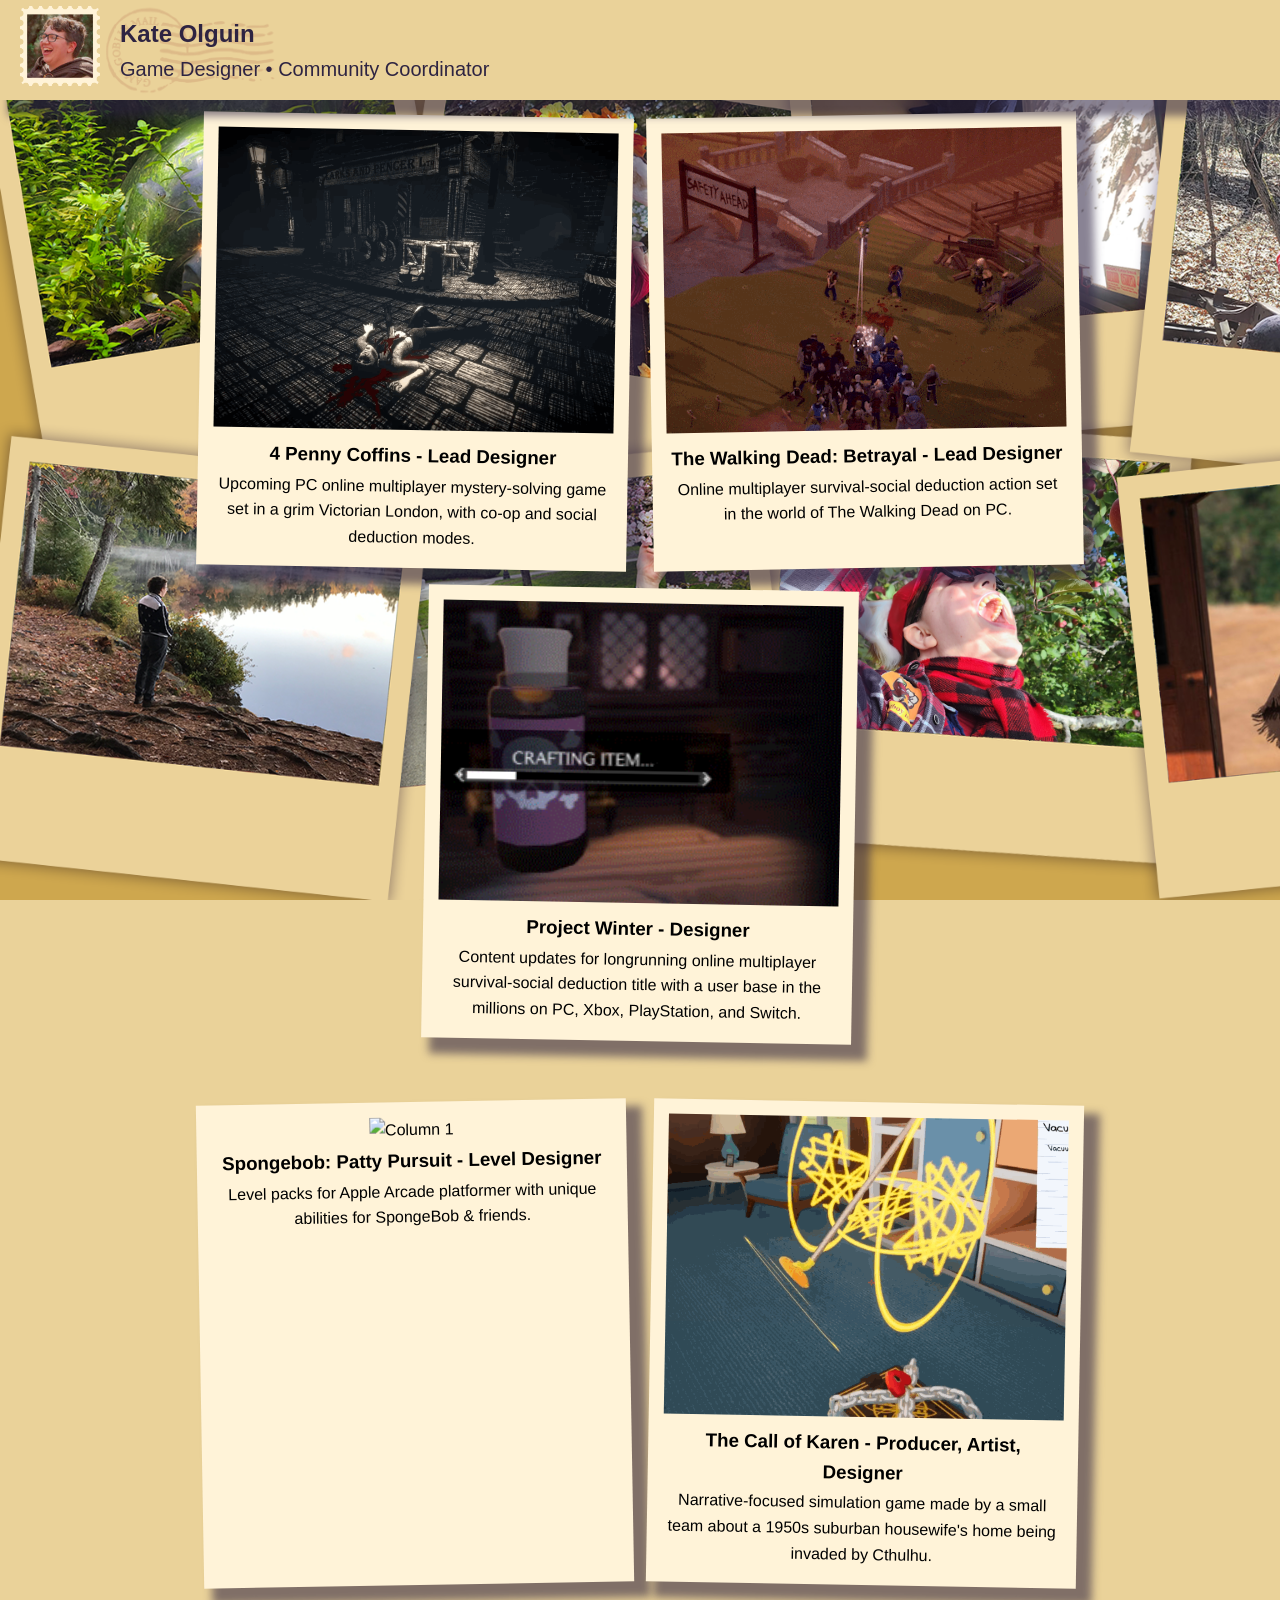
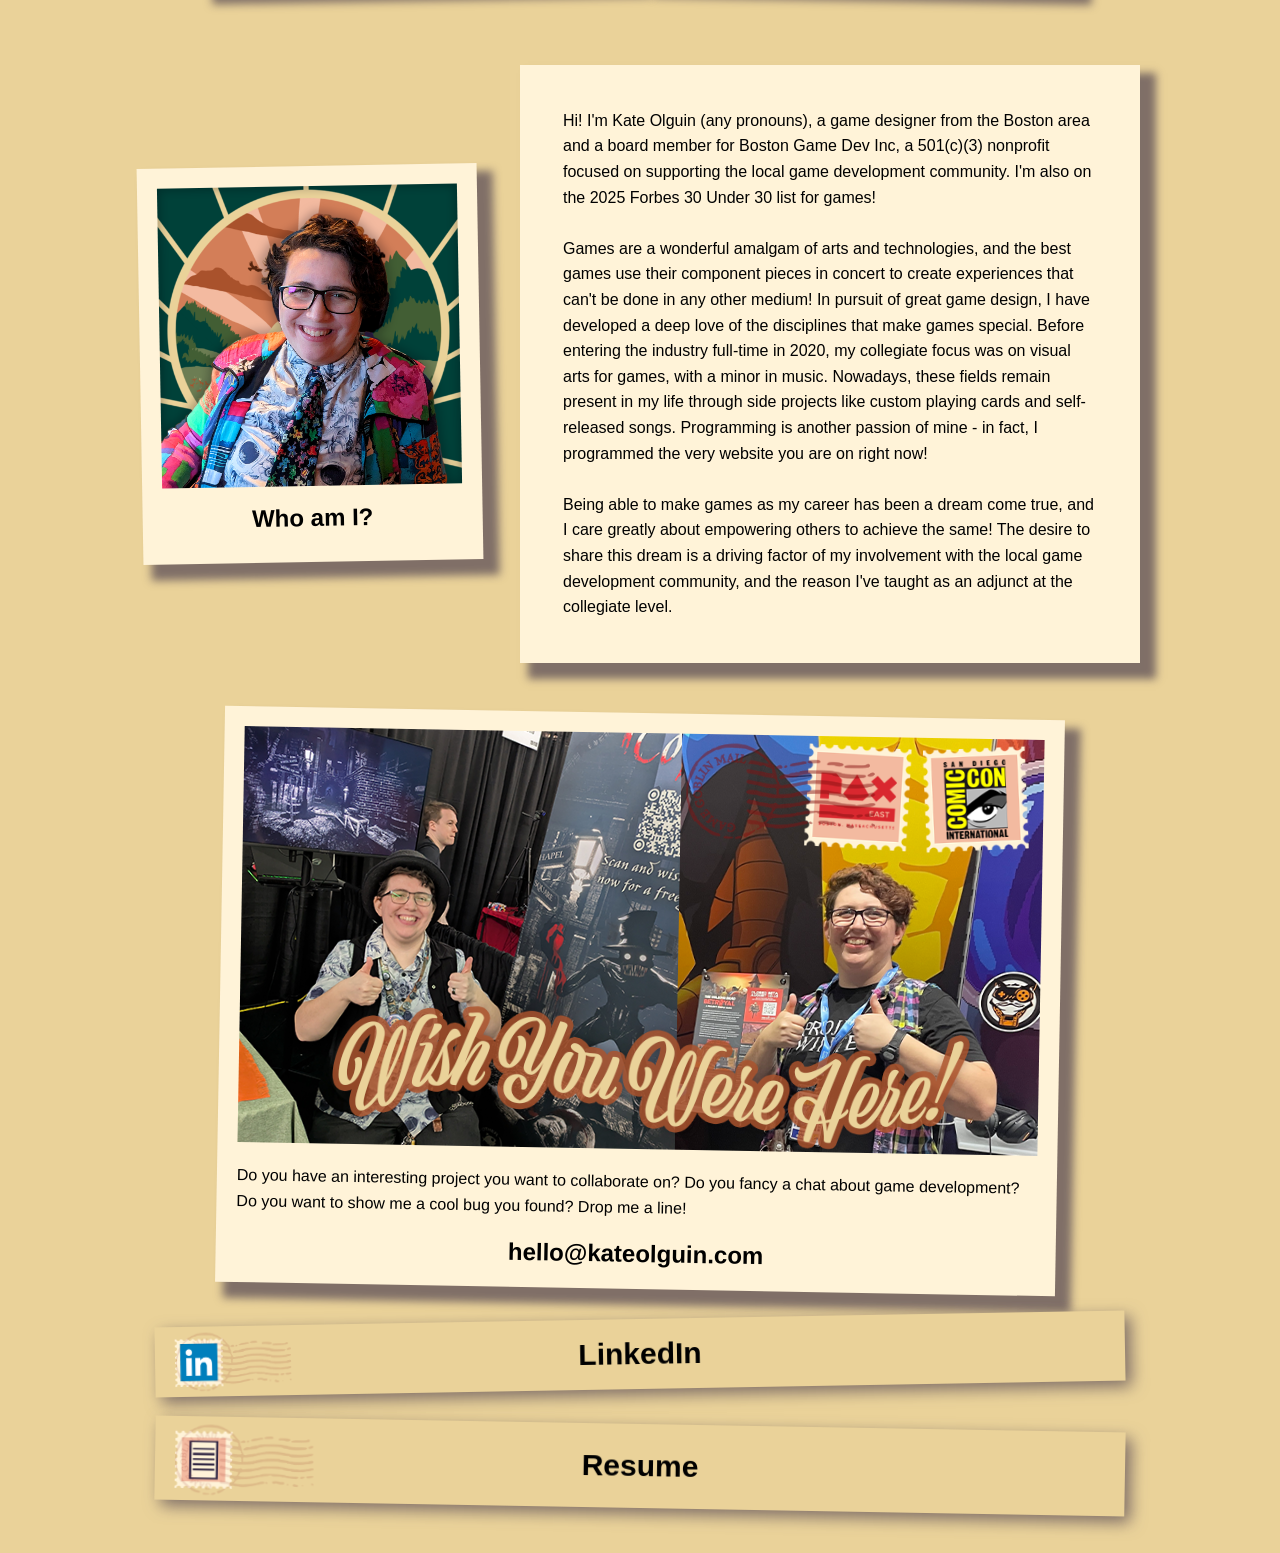
==== index.html @ f8b4c33d "PW page" ====
<!DOCTYPE html>
<html lang="en">
<head>
    <link rel="stylesheet" href="styles.css" />
    <link rel="icon" type="image/x-icon" href="favicon.ico">
    <meta charset="UTF-8">
    <meta name="viewport" content="width=device-width, initial-scale=1.0">
    <title>Kate's Postcard Collection</title>
</head>
<body>

    <!-- Header Section -->
    <header class="header-container">
        <div class="header-logo">
        <img src="images/stamp.png" alt="Description of image">
        </div>
        <div class="header-text">
            <h1>Kate Olguin</h1>
            <p>Game Designer • Community Coordinator</p>
        </div>
    </header>

    <!-- 3-Column Image Grid -->
    <section class="column-container">
        <a href="4pc.html" class="column1">
            <img src="images/4pc/4pc-gif1.gif" alt="Column 1">
            <h3>4 Penny Coffins - Lead Designer</h3>
            <p>Upcoming PC online multiplayer mystery-solving game set in a grim Victorian London, with co-op and social deduction modes.</p>
        </a>
        <a href="twdb.html" class="column2">
            <img src="images/twdb/twdb-gif1.gif" alt="Column 1">
            <h3>The Walking Dead: Betrayal - Lead Designer</h3>
            <p>Online multiplayer survival-social deduction action set in the world of The Walking Dead on PC.</p>
        </a>
        <a href="pw.html" class="column1">
            <img src="images/pw/pw-gif1.gif" alt="Column 1">
            <h3>Project Winter - Designer</h3>
            <p>Content updates for longrunning online multiplayer survival-social deduction title with a user base in the millions on PC, Xbox, PlayStation, and Switch.</p>
        </a>
    </section>
    <section class="column-container">
        <div class="column2">
            <img src="images/sbpp/sbpp-gif1.gif" alt="Column 1">
            <h3>Spongebob: Patty Pursuit - Level Designer</h3>
            <p>Level packs for Apple Arcade platformer with unique abilities for SpongeBob & friends.</p>
        </div>
        <div class="column1">
            <img src="images/tcok/tcok-gif1.gif" alt="Column 1">
            <h3>The Call of Karen - Producer, Artist, Designer</h3>
            <p>Narrative-focused simulation game made by a small team about a 1950s suburban housewife's home being invaded by Cthulhu.</p>
        </div>
    </section>

    <section class="container">
        <div class="image-box">
            <img src="images/headshot.png" alt="Description of image">
            <h2>Who am I?</h2>
        </div>
        <div class="content-box">
            <p>
            Hi! I'm Kate Olguin (any pronouns), a game designer from the Boston area and a board member for Boston Game Dev Inc,
            a 501(c)(3) nonprofit focused on supporting the local game development community. I'm also on the 2025 Forbes
            30 Under 30 list for games!

            <br>
            <br>
            Games are a wonderful amalgam of arts and technologies, and
            the best games use their component pieces in concert to create experiences that can't be done in 
            any other medium! In pursuit of great game design, I have developed a deep love of the disciplines that make games special.
            Before entering the industry full-time in 2020, my collegiate focus was on visual arts for games, with a minor in music.
            Nowadays, these fields remain present in my life through side projects like custom playing cards and self-released songs.
            Programming is another passion of mine - in fact, I programmed the very website you are on right now!
            <br>
            <br>
            Being able to make games as my career has been a dream come true, and I care greatly about empowering others to achieve the same!
            The desire to share this dream is a driving factor of my involvement with the local game development community, and the reason I've taught
            as an adjunct at the collegiate level.
            </p>
        </div>
    </section>

    <section class="wish-you-were-here">
        <img src="images/wish-you-were-here.png" alt="Description of image">
        <br>
        <p>
            Do you have an interesting project you want to collaborate on? Do you fancy a chat about game development?
            Do you want to show me a cool bug you found? Drop me a line!
        </p>
        <h2> hello@kateolguin.com
        </h2>
    </section>

    <section class="resume-button">
        <button onclick="window.open('https://www.linkedin.com/in/kate-olguin-gamedev', '_blank')";>
                <h2>LinkedIn</h2>
        </button>

        <details>
            <summary>
                <h2>Resume</h2>
            </summary>
        <iframe src="images/KateResume2025.pdf" height=auto style="border: none;"></iframe>
        </details>
    </section>

</body>
</html>
---- styles.css ----
/* General Styles */
        body {
            margin: 0;
            font-family: Verdana, sans-serif;
            line-height: 1.6;
            padding-top: 75px; /* Must be >= header height */
            background-image: url("images/photo_background.png");
            background-repeat: no-repeat; /* Prevents tiling */
            background-size: cover;       /* Scales image to fill screen */
            background-attachment: fixed; /* Image stays still when scrolling */
            background-color: #ead299;
        }

        .header-text h1 {
            margin: 0;
            font-size: 24px;
            color: #2e2442;
        }

        .header-text p {
            margin: 0;
            font-size: 20px;
            /*font-size: min(1.3em, 3.5vw);*/
            color: #2e2442;
        }

        .header-container {
            display: flex;
            align-items: center; /* Vertically centers text with image */
            justify-content: left;
            gap: 20px;           /* Space between image and text */
            padding: 20px;
            height: 60px;
            top: 0;
            left: 0;
            width: 100%;
            background-color: #ead299;
            background-image: url("images/mailstamp.png");
            background-repeat: no-repeat; /* Prevents tiling */
            background-position: 90px;
            background-size: contain; /* Adjust size here */
            position: fixed;
            z-index: 1000;
            box-shadow: 12px 12px 8px 4px #2e244290;
            cursor: pointer;
        }

        .mail-stamp img {
            width: auto;        /* Adjust size as needed */
            height: 80px;
            border-radius: 8px;
        }

        .header-logo img{
            width: auto;        /* Adjust size as needed */
            height: 80px;
            border-radius: 8px;
        }

        .header-image {
            width: 100px;        /* Adjust size as needed */
            height: 100px;
            object-fit: cover;
            border-radius: 8px;
        }

        .header h1 {
            font-size: 3rem;
        }

        /* 3-Column Layout Section */
        .column-container {
            display: flex;
            flex-wrap: wrap;
            justify-content: center;
            margin: 20px;
            padding: 20px 20px;
            gap: 20px;
        }

        .column1 {
            flex: 1;
            max-width: 400px;
            background: #fff3d8;
            padding: 15px;
            text-align: center;
            transform: rotate(1deg);
            transition: transform 0.3s ease;
            box-shadow: 12px 12px 8px 4px #2e244290;
            cursor: pointer;
            text-decoration: none;
            color: inherit;
        }

        .column1:hover {
            transform: rotate(0deg);
        }

        .column1 h3,p,h2{
            margin: 3px;
        }

        .column2 h3,p,h2{
            margin: 3px;
        }

        .column2 {
            flex: 1;
            max-width: 400px;
            background: #fff3d8;
            padding: 15px;
            text-align: center;
            transform: rotate(-1deg);
            transition: transform 0.3s ease;
            box-shadow: 12px 12px 8px 4px #2e244290;
            cursor: pointer;
            text-decoration: none;
            color: inherit;
        }

        .column2:hover {
            transform: rotate(0deg);
        }

        .column1 img {
            width: 400px;
            height: 300px;
            object-fit: cover; /* Keeps aspect ratio clean */
        }

        .column2 img {
            width: 400px;
            height: 300px;
            object-fit: cover; /* Keeps aspect ratio clean */
        }

        /* Responsive Breakpoint for Mobile */
        @media (max-width: 600px) {
            .header {
                height: 300px;
            }

            .column1 {
                width: 90vw;
            }

            .column2 {
                height: 90vw;
            }

            .header h1 {
                font-size: 2rem;
            }

            .column1 img {
                width: 85vw;
            }

            .column2 img {
                width: 85vw;
            }

            .column1 iframe {
                width: 85vw;
            }

            .column2 iframe {
                width: 85vw;
            }

            body{
                background-size: 100vh;
            }
            
        }

        .container {
            display: flex;
            align-items: center; /* Centers items vertically */
            gap: 40px;           /* Space between image and text */
            padding: 40px;
            max-width: 1000px;
            margin: 0 auto;      /* Centers the section on the page */
        }

        .image-box {
            max-width: 300px;
            height: auto;
            transform: rotate(-1deg);
            background-color: #fff3d8;
            padding: 20px;
            justify-content: center;
            box-shadow: 12px 12px 8px 4px #2e244290;
        }

        .image-box h2{
            margin: 5px;
            text-align: center;
            padding: 0px;
        }

        .image-box img {
            max-width: 300px;
            height: auto;
        }

        .content-box {
            transform: rotate(0deg);
            padding: 40px;
            background-color: #fff3d8;
            box-shadow: 12px 12px 8px 4px #2e244290;
        }

        .content-box h1 {
            margin-top: 0;
            font-size: 2.5rem;
        }

        .wish-you-were-here {
            transform: rotate(1deg);
            background-color: #fff3d8;
            box-shadow: 12px 12px 8px 4px #2e244290;
            display: flex;
            flex-wrap: wrap;
            justify-content: center;
            width: 820px;
            max-width: 90vw;
            padding: 10px;
            margin: 10px auto;      /* Centers the section on the page */
        }

        .wish-you-were-here img{
            max-width: 88vw;       /* Adjust size as needed */
            width: 800px;       /* Adjust size as needed */
            height: auto;
            margin: 10px;
        }

        .wish-you-were-here p{
            margin: 10px;
        }

        .wish-you-were-here h2{
            margin: 5px;
        }

        .resume-button {
            display: flex;
            flex-wrap: wrap;
            justify-content: center;
            width: 1000px;
            max-width: 90vw;
            padding: 20px;
            gap: 20px;
            margin: 10px auto;      /* Centers the section on the page */
        }

        .resume-button summary{
            display: flex;
            justify-content: space-between; /* Pushes content to the edges */
            align-items: center;            /* Vertically centers the items */
            list-style: none;   
            transform: rotate(1deg);
            justify-content: center;
            border: none;
            font-size: 20px;
            padding: 15px;
            gap: 20px;
            filter: drop-shadow(6px 6px 8px #2e244290);
            background-image: url("images/resumestamp.png");
            background-repeat: no-repeat; /* Prevents tiling */
            background-size: contain;
            background-position: 20px;
            transition: transform 0.3s ease;
            background-color: #ead299;
            cursor: pointer;
        }

        .resume-button summary:hover{
            transform: rotate(0deg);
        }

        .resume-button summary::marker{
            content: "";
        }

        .resume-button details{
            justify-content: center;
            border: none;
            width: 100%;
            padding: 15px;
        }

        .resume-button iframe{
            box-shadow: 12px 12px 8px 4px #2e244290;
            width: 100%;
            aspect-ratio: 8.5 / 11;
        }

        .resume-button button{
            display: flex;
            justify-content: space-between; /* Pushes content to the edges */
            align-items: center;            /* Vertically centers the items */
            list-style: none;   
            transform: rotate(-1deg);
            justify-content: center;
            border: none;
            font-size: 20px;
            gap: 20px;
            padding: 15px;
            width: 97%;
            filter: drop-shadow(6px 6px 8px #2e244290);
            background-image: url("images/linkedinstamp.png");
            background-repeat: no-repeat; /* Prevents tiling */
            background-size: contain;
            background-position: 20px;
            transition: transform 0.3s ease;
            background-color: #ead299;
            cursor: pointer;
        }

        .resume-button button:hover{
            transform: rotate(0deg);
        }

        /* Makes it mobile-friendly */
        @media (max-width: 768px) {
            .container {
                flex-direction: column;
                text-align: center;
            }
        }
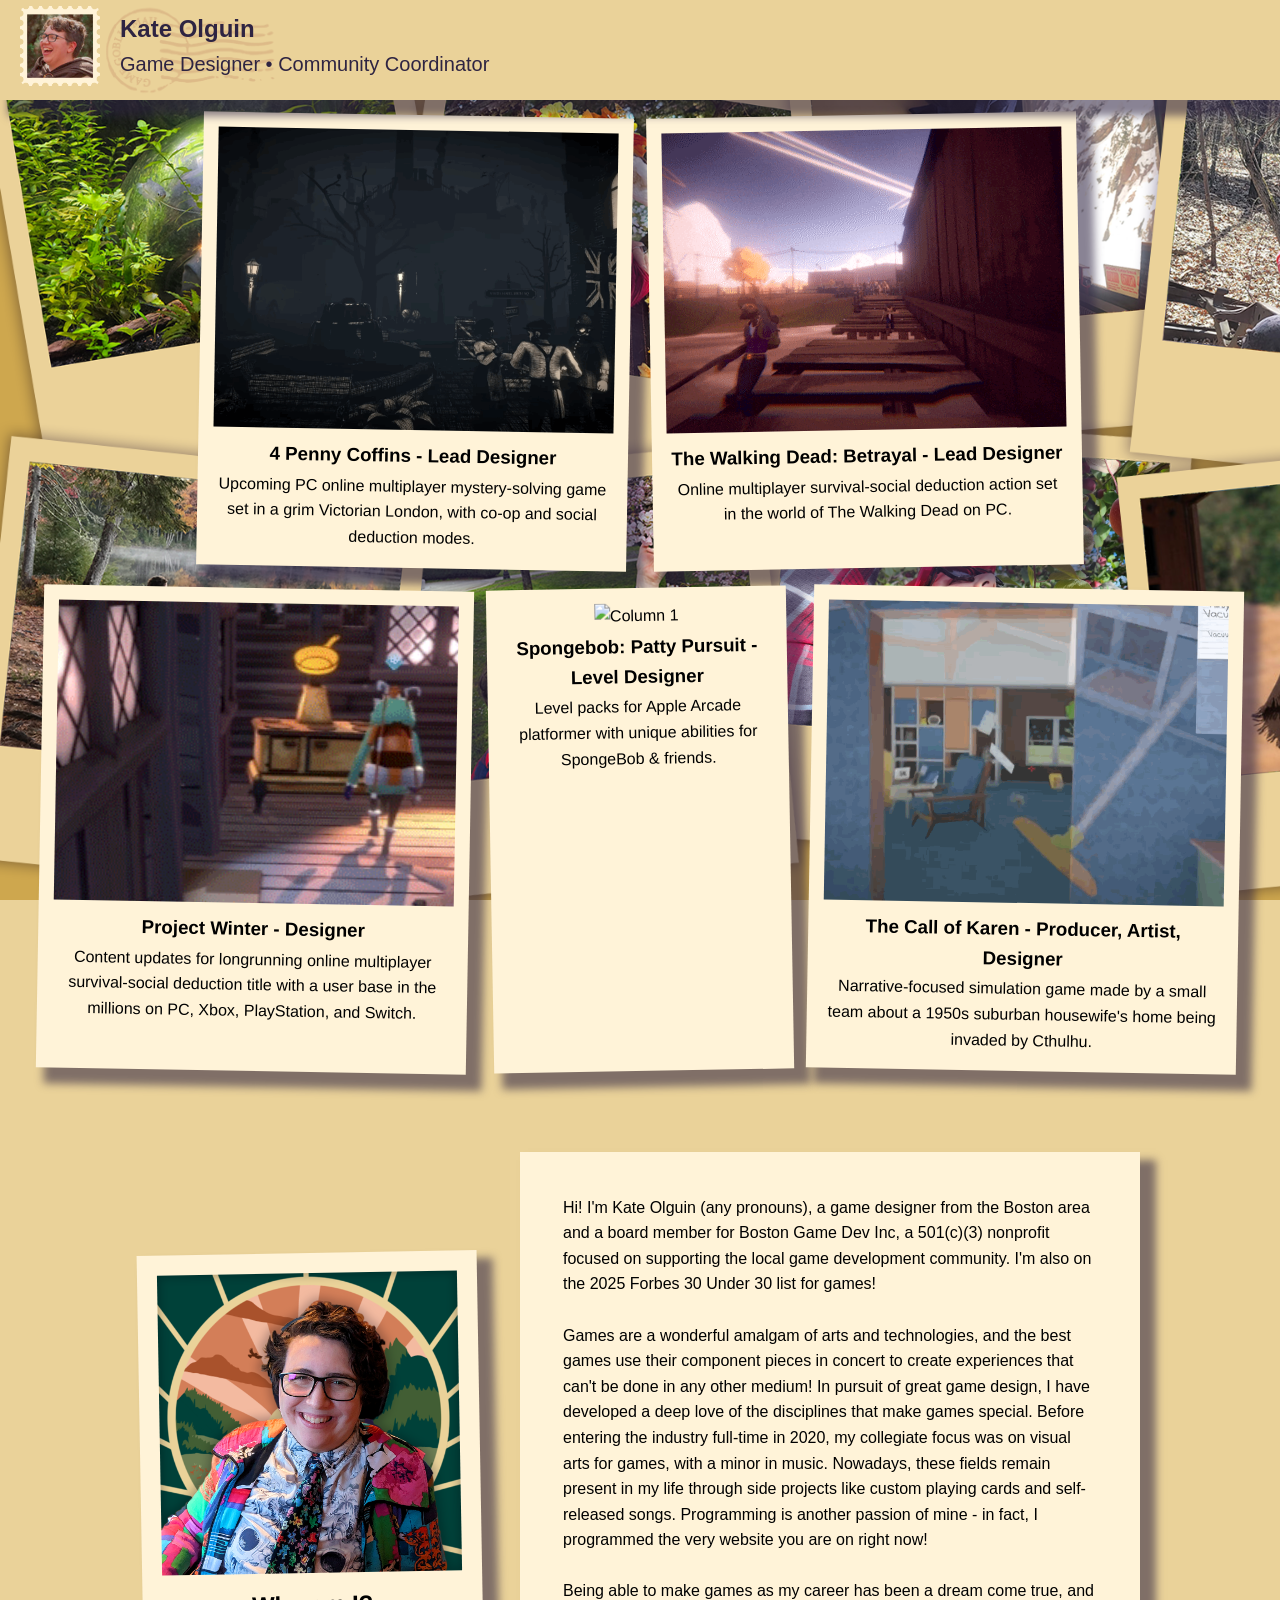
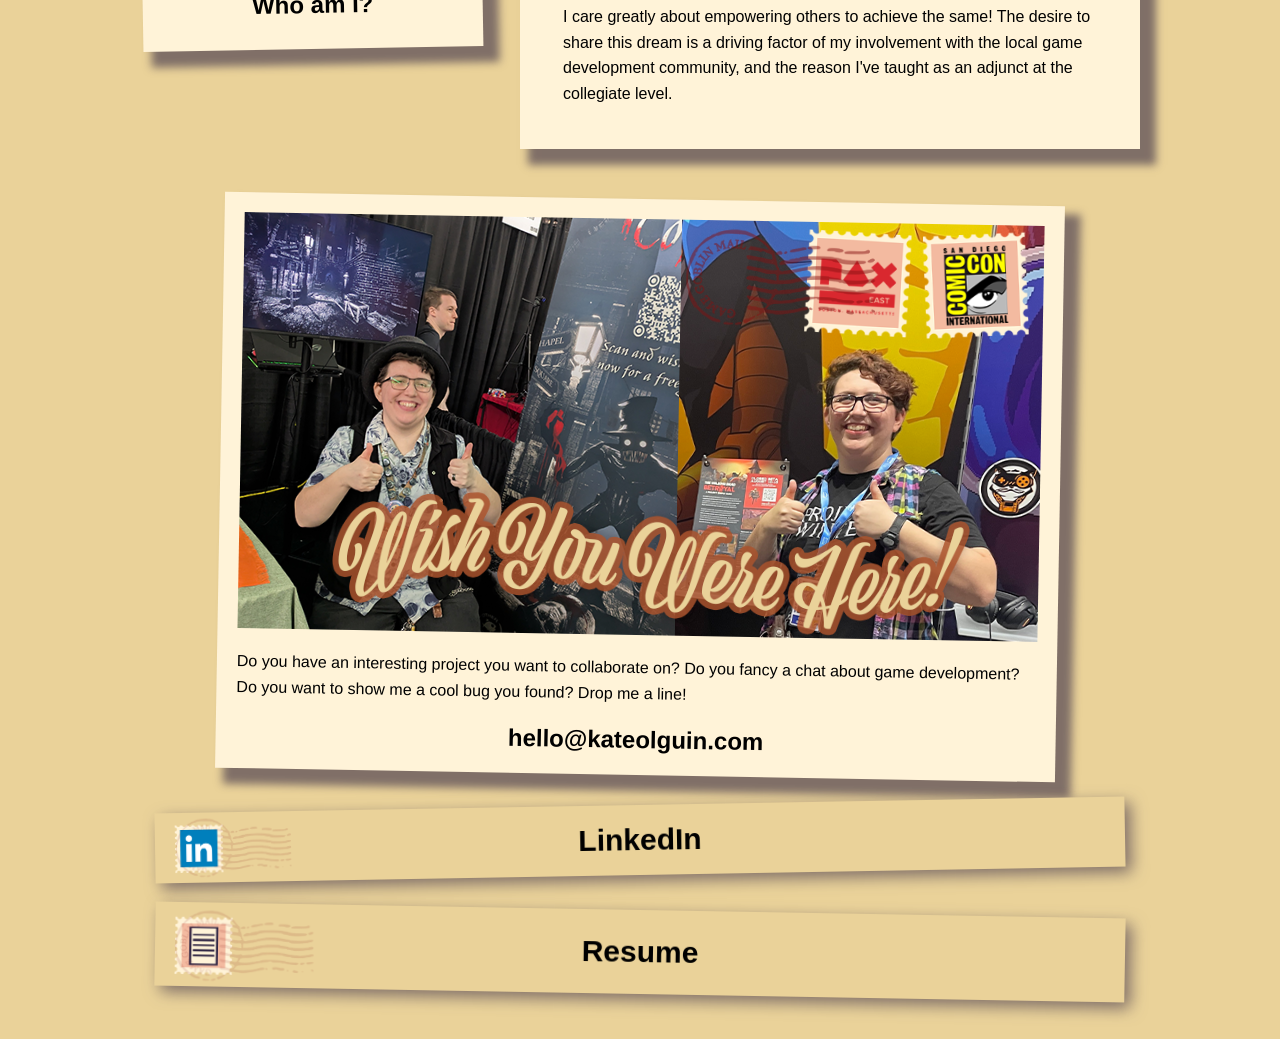
==== commit 041f1d18: "Fix for header text break" ====
--- a/index.html
+++ b/index.html
@@ -16,7 +16,7 @@
         </div>
         <div class="header-text">
             <h1>Kate Olguin</h1>
-            <p>Game Designer • Community Coordinator</p>
+            <p>Game Designer • Community&nbsp;Coordinator</p>
         </div>
     </header>
 
@@ -37,8 +37,6 @@
             <h3>Project Winter - Designer</h3>
             <p>Content updates for longrunning online multiplayer survival-social deduction title with a user base in the millions on PC, Xbox, PlayStation, and Switch.</p>
         </a>
-    </section>
-    <section class="column-container">
         <div class="column2">
             <img src="images/sbpp/sbpp-gif1.gif" alt="Column 1">
             <h3>Spongebob: Patty Pursuit - Level Designer</h3>
--- a/styles.css
+++ b/styles.css
@@ -8,6 +8,7 @@
             background-repeat: no-repeat; /* Prevents tiling */
             background-size: cover;       /* Scales image to fill screen */
             background-attachment: fixed; /* Image stays still when scrolling */
+            min-height: 100%;
             background-color: #ead299;
         }
 
@@ -20,6 +21,7 @@
         .header-text p {
             margin: 0;
             font-size: 20px;
+            padding-bottom: 10px;
             /*font-size: min(1.3em, 3.5vw);*/
             color: #2e2442;
         }
@@ -152,24 +154,24 @@
                 font-size: 2rem;
             }
 
+            .header p {
+                font-size: 1rem;
+            }
+
             .column1 img {
-                width: 85vw;
+                width: 80vw;
             }
 
             .column2 img {
-                width: 85vw;
+                width: 80vw;
             }
 
             .column1 iframe {
-                width: 85vw;
+                width: 80vw;
             }
 
             .column2 iframe {
-                width: 85vw;
-            }
-
-            body{
-                background-size: 100vh;
+                width: 80vw;
             }
             
         }
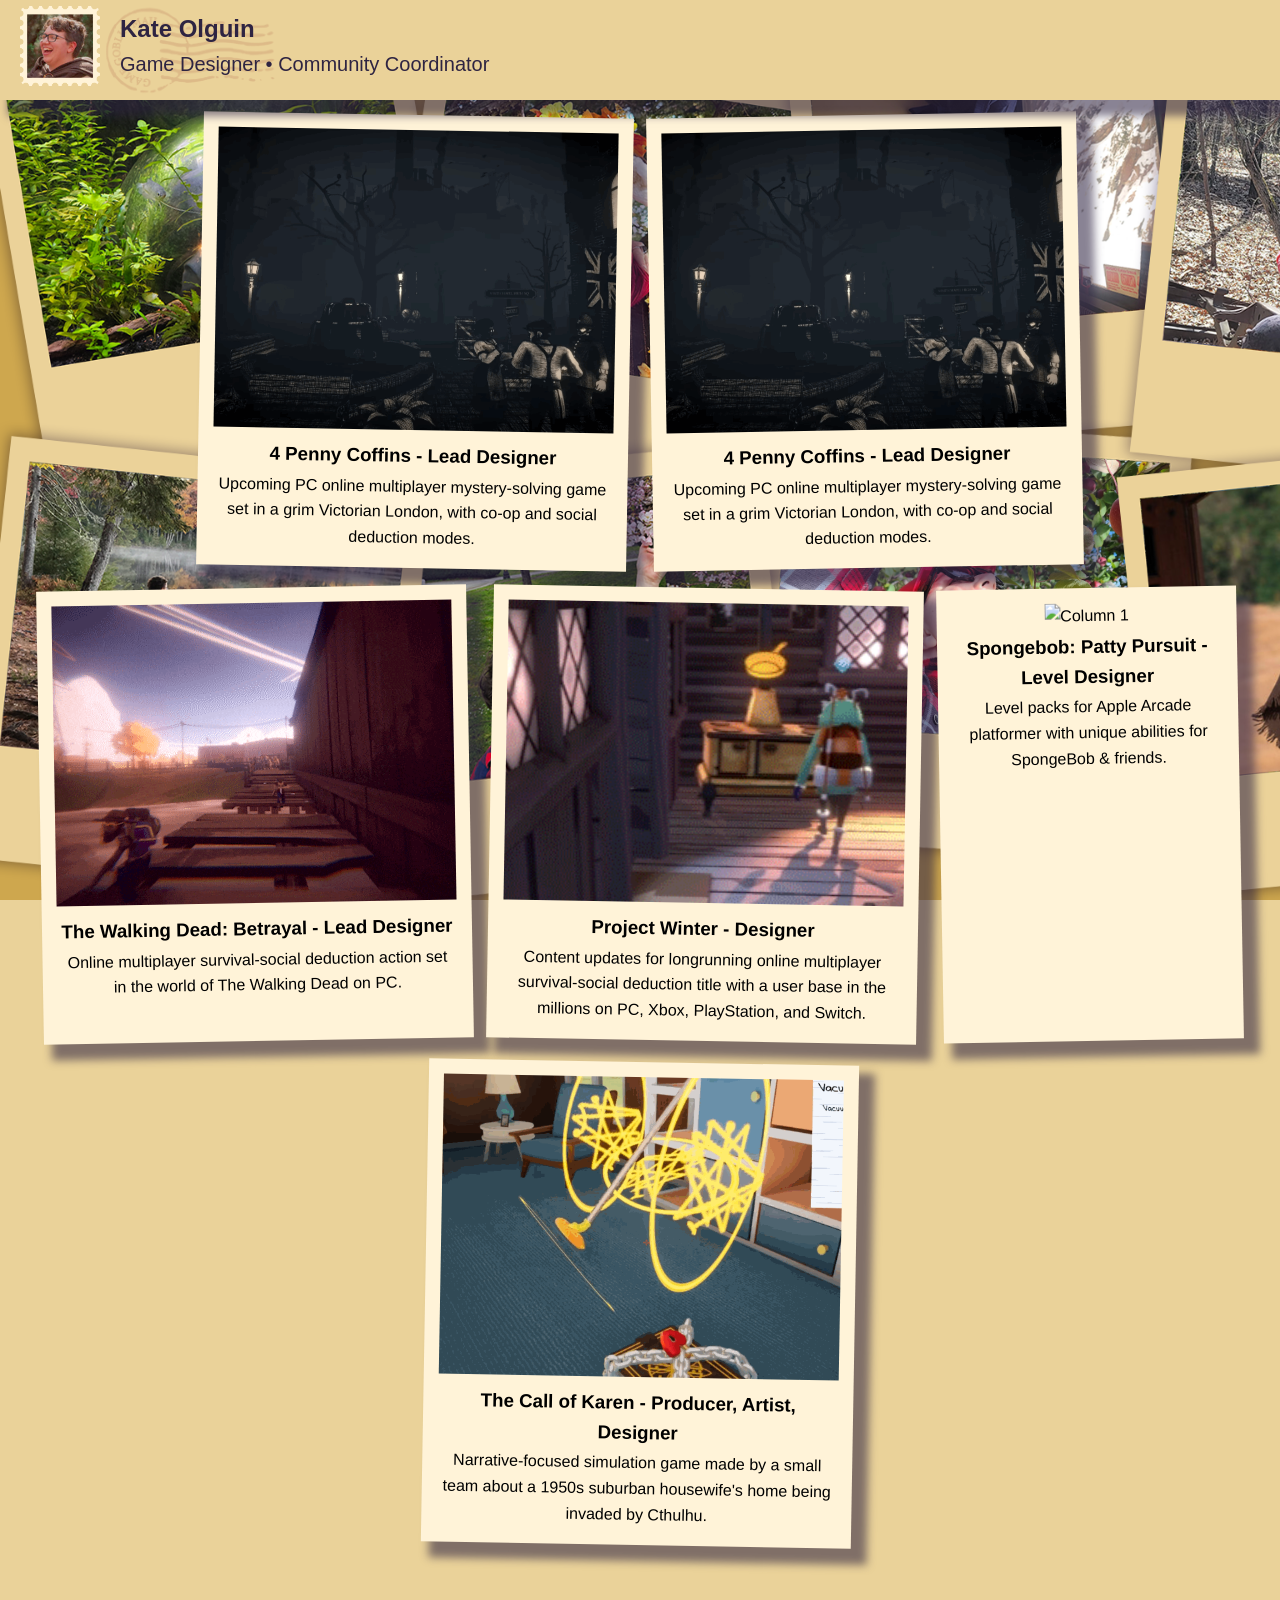
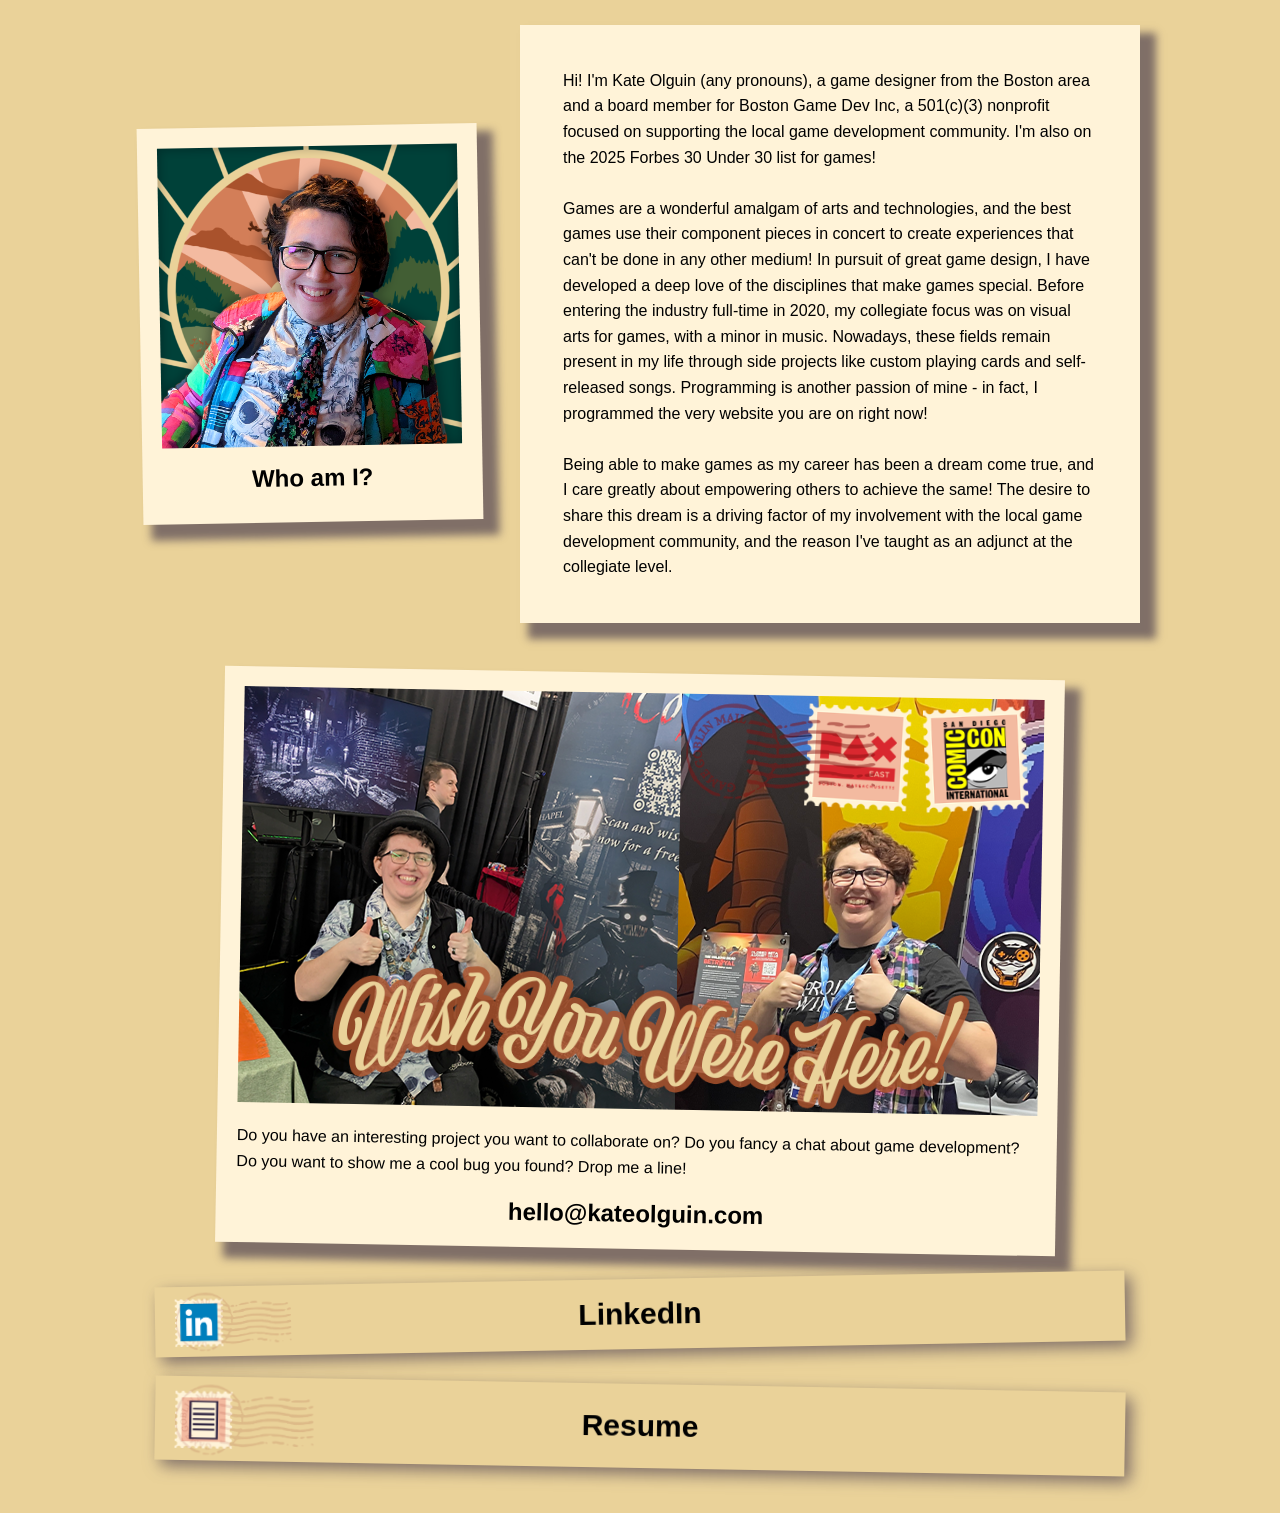
==== commit 33602081: "Testing overflow issue" ====
--- a/index.html
+++ b/index.html
@@ -23,6 +23,11 @@
     <!-- 3-Column Image Grid -->
     <section class="column-container">
         <a href="4pc.html" class="column1">
+            <img src="images/4pc/4pc-gif1.gif" alt="Column 1">
+            <h3>4 Penny Coffins - Lead Designer</h3>
+            <p>Upcoming PC online multiplayer mystery-solving game set in a grim Victorian London, with co-op and social deduction modes.</p>
+        </a>
+        <a href="4pc.html" class="column2">
             <img src="images/4pc/4pc-gif1.gif" alt="Column 1">
             <h3>4 Penny Coffins - Lead Designer</h3>
             <p>Upcoming PC online multiplayer mystery-solving game set in a grim Victorian London, with co-op and social deduction modes.</p>
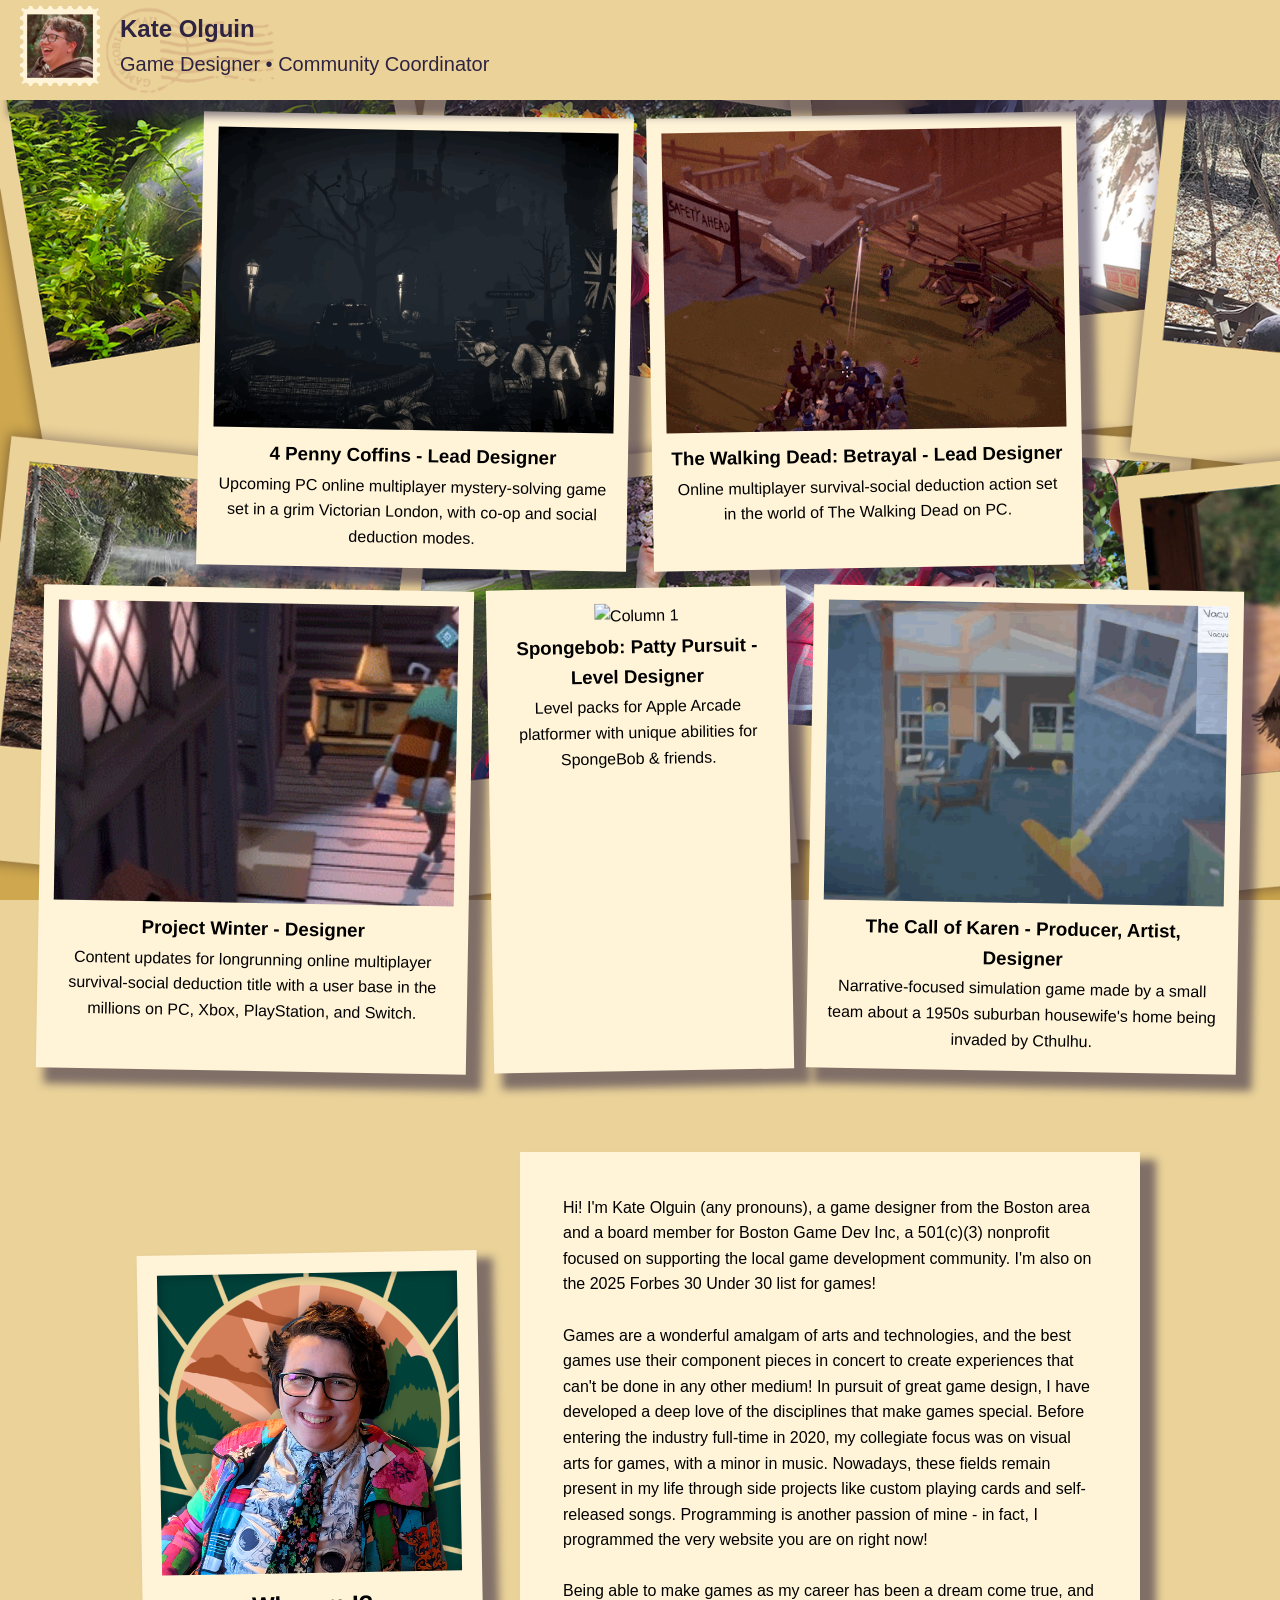
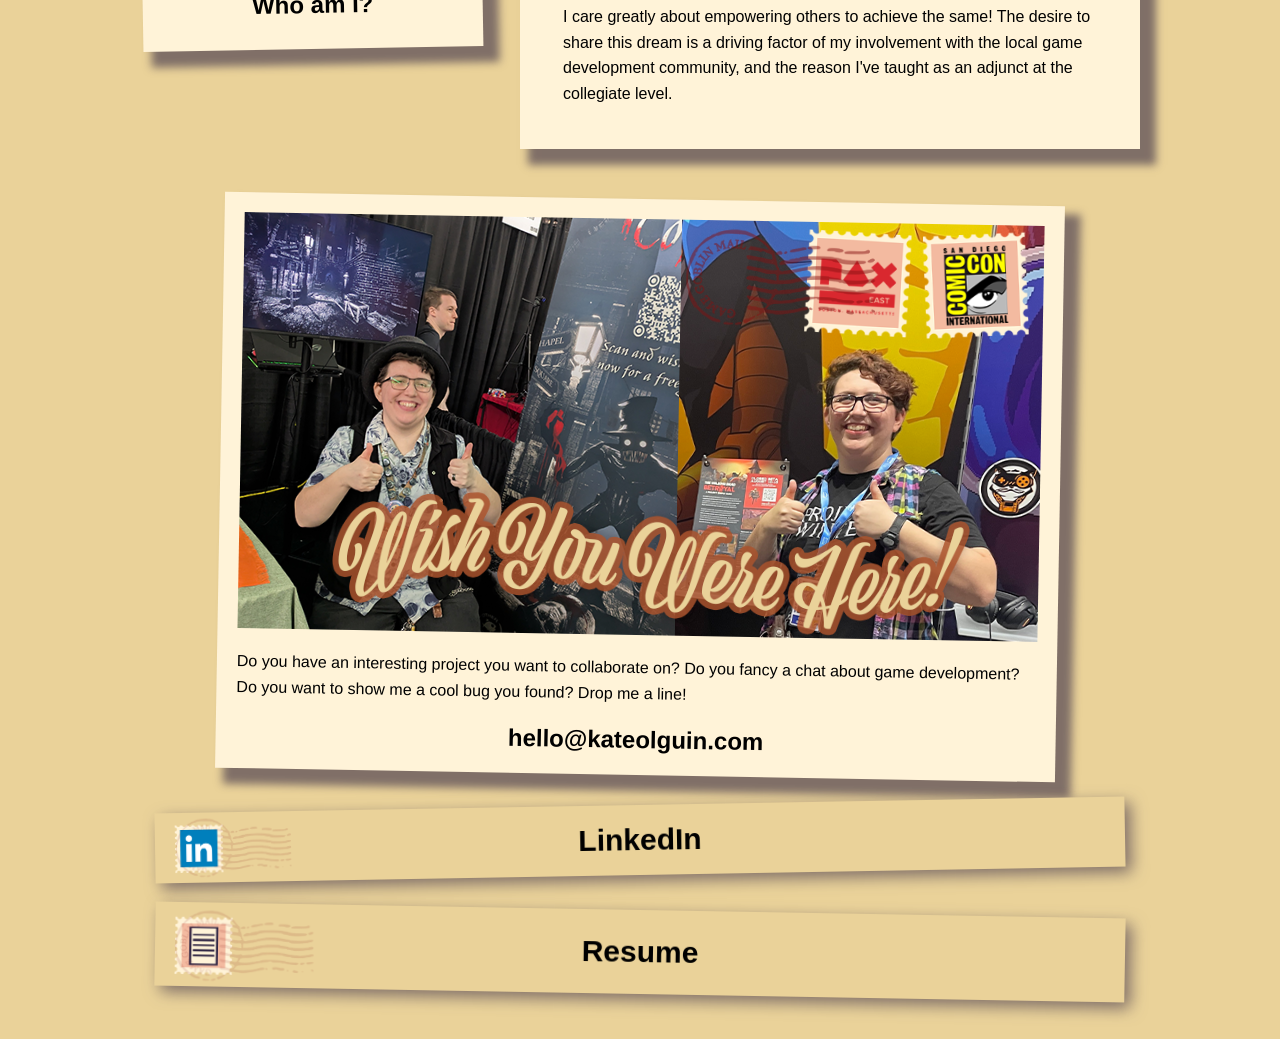
==== commit f3af010d: "Okay, this time the <p> formatting issue should actually be fixed." ====
--- a/index.html
+++ b/index.html
@@ -23,11 +23,6 @@
     <!-- 3-Column Image Grid -->
     <section class="column-container">
         <a href="4pc.html" class="column1">
-            <img src="images/4pc/4pc-gif1.gif" alt="Column 1">
-            <h3>4 Penny Coffins - Lead Designer</h3>
-            <p>Upcoming PC online multiplayer mystery-solving game set in a grim Victorian London, with co-op and social deduction modes.</p>
-        </a>
-        <a href="4pc.html" class="column2">
             <img src="images/4pc/4pc-gif1.gif" alt="Column 1">
             <h3>4 Penny Coffins - Lead Designer</h3>
             <p>Upcoming PC online multiplayer mystery-solving game set in a grim Victorian London, with co-op and social deduction modes.</p>
--- a/styles.css
+++ b/styles.css
@@ -147,7 +147,7 @@
             }
 
             .column2 {
-                height: 90vw;
+                width: 90vw;
             }
 
             .header h1 {
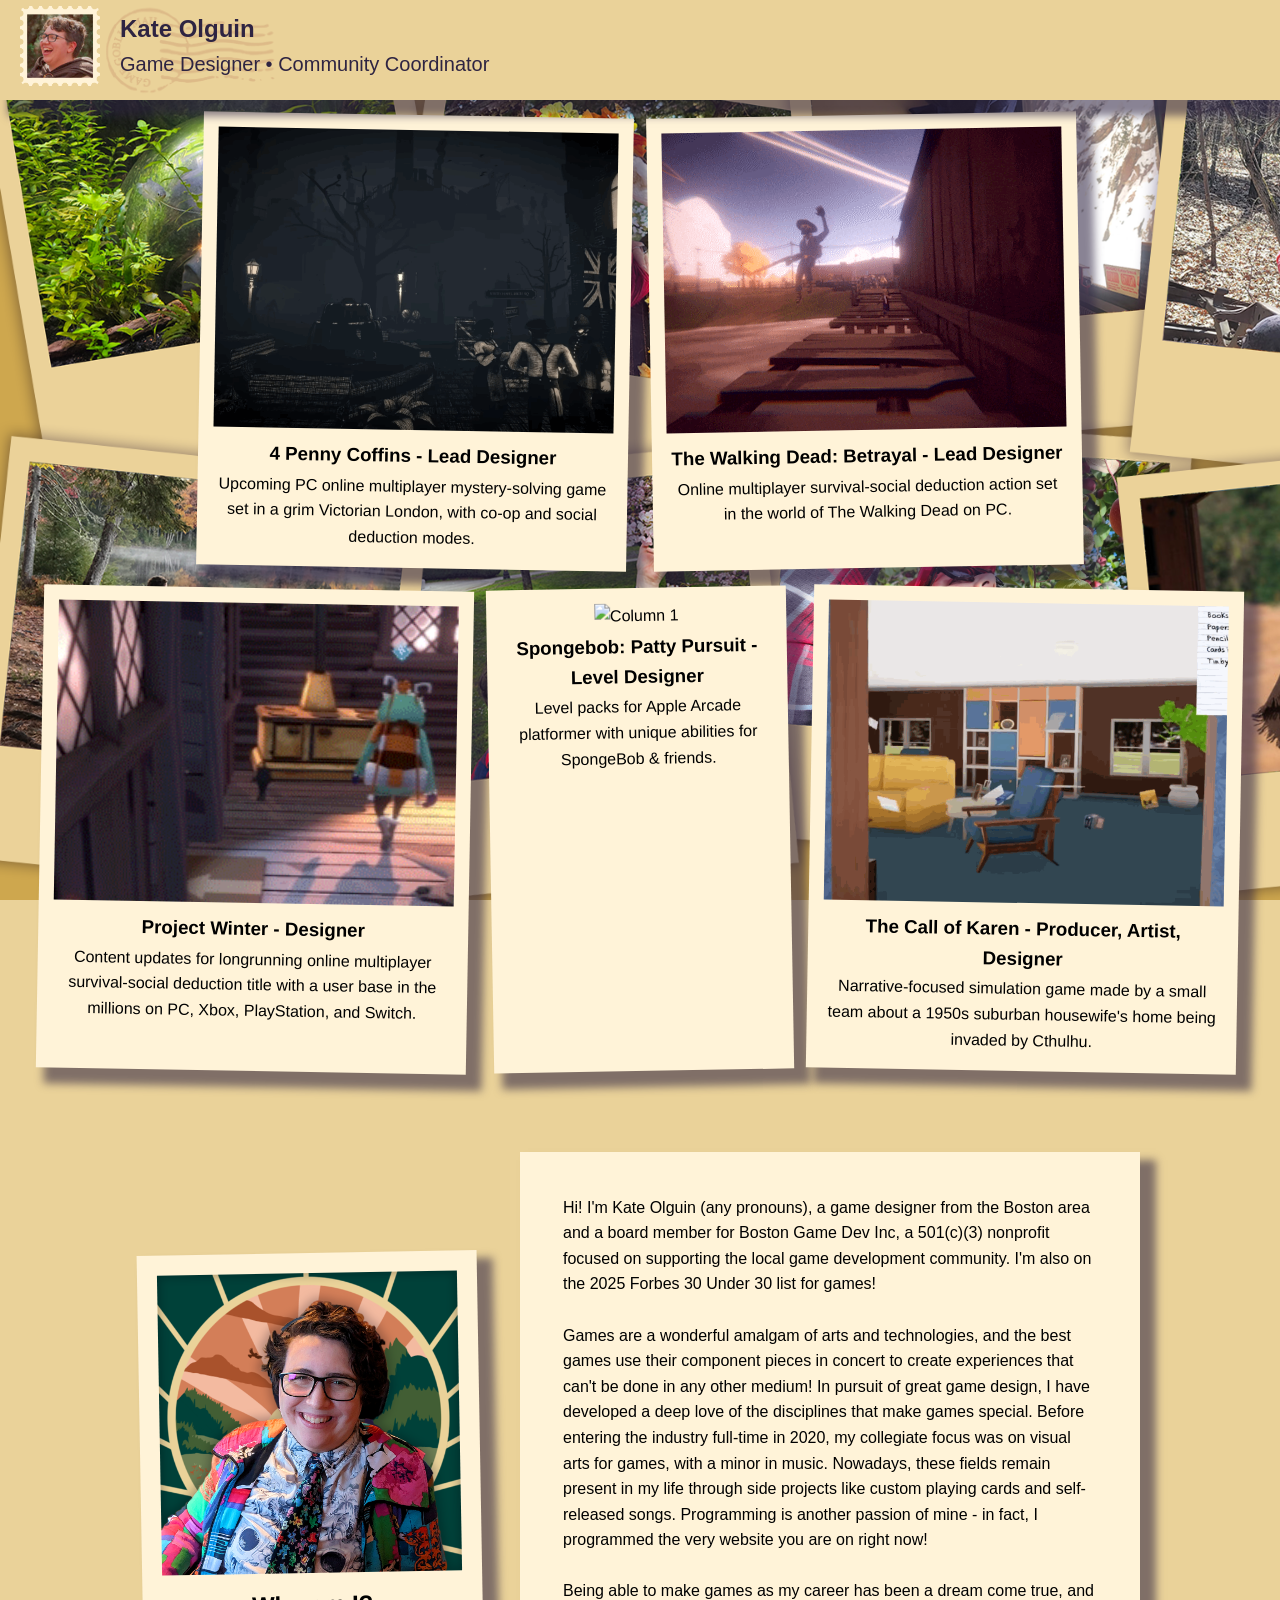
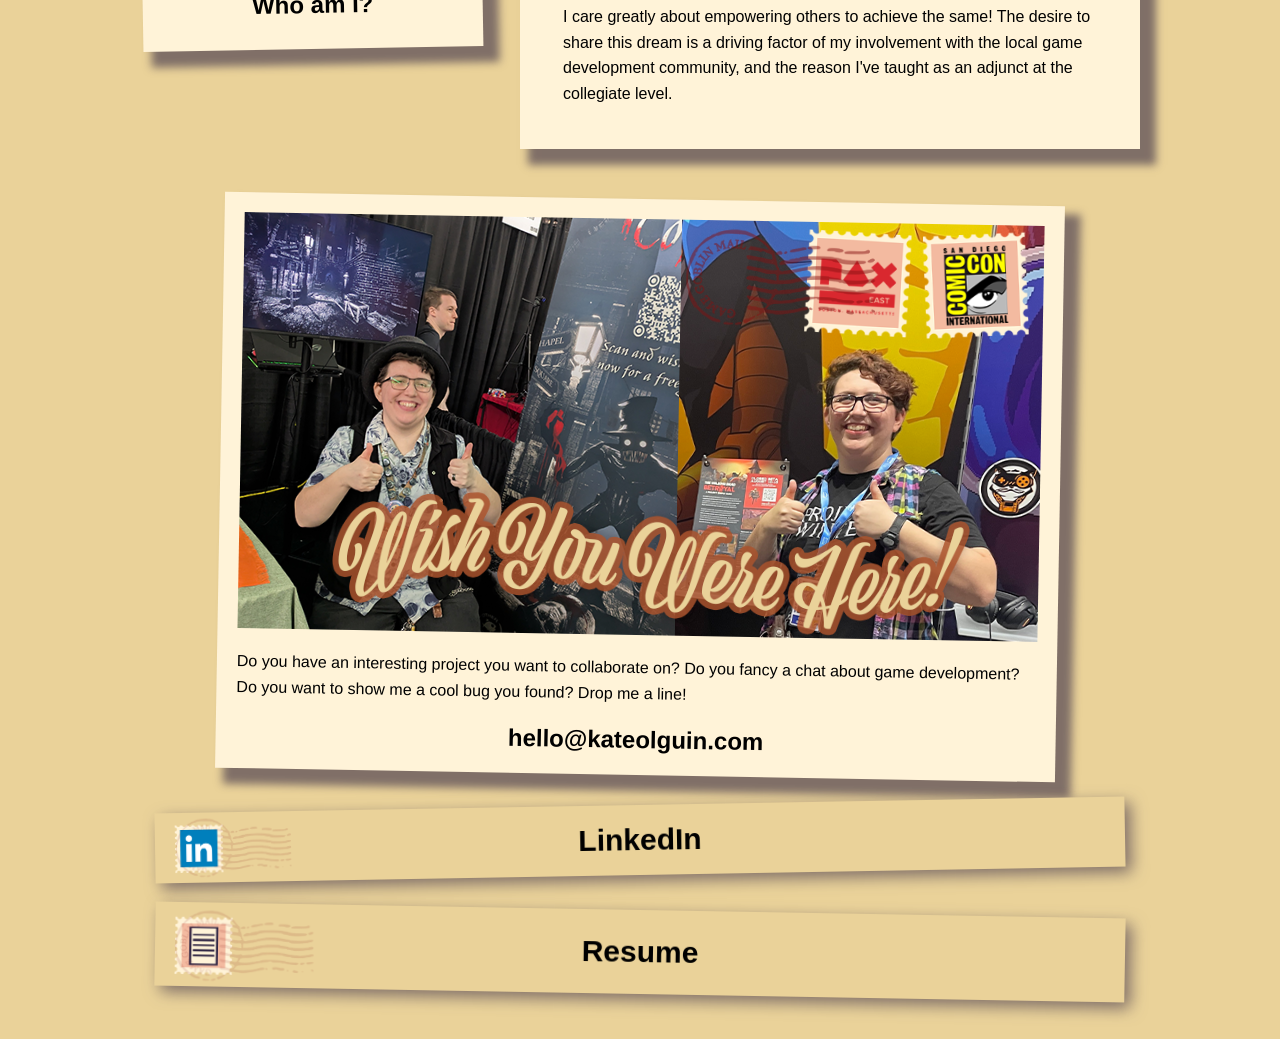
==== commit 2595dfc0: "sbpp page" ====
--- a/index.html
+++ b/index.html
@@ -37,11 +37,11 @@
             <h3>Project Winter - Designer</h3>
             <p>Content updates for longrunning online multiplayer survival-social deduction title with a user base in the millions on PC, Xbox, PlayStation, and Switch.</p>
         </a>
-        <div class="column2">
+        <a href="sbpp.html" class="column2">
             <img src="images/sbpp/sbpp-gif1.gif" alt="Column 1">
             <h3>Spongebob: Patty Pursuit - Level Designer</h3>
             <p>Level packs for Apple Arcade platformer with unique abilities for SpongeBob & friends.</p>
-        </div>
+        </a>
         <div class="column1">
             <img src="images/tcok/tcok-gif1.gif" alt="Column 1">
             <h3>The Call of Karen - Producer, Artist, Designer</h3>
--- a/styles.css
+++ b/styles.css
@@ -8,7 +8,6 @@
             background-repeat: no-repeat; /* Prevents tiling */
             background-size: cover;       /* Scales image to fill screen */
             background-attachment: fixed; /* Image stays still when scrolling */
-            min-height: 100%;
             background-color: #ead299;
         }
 
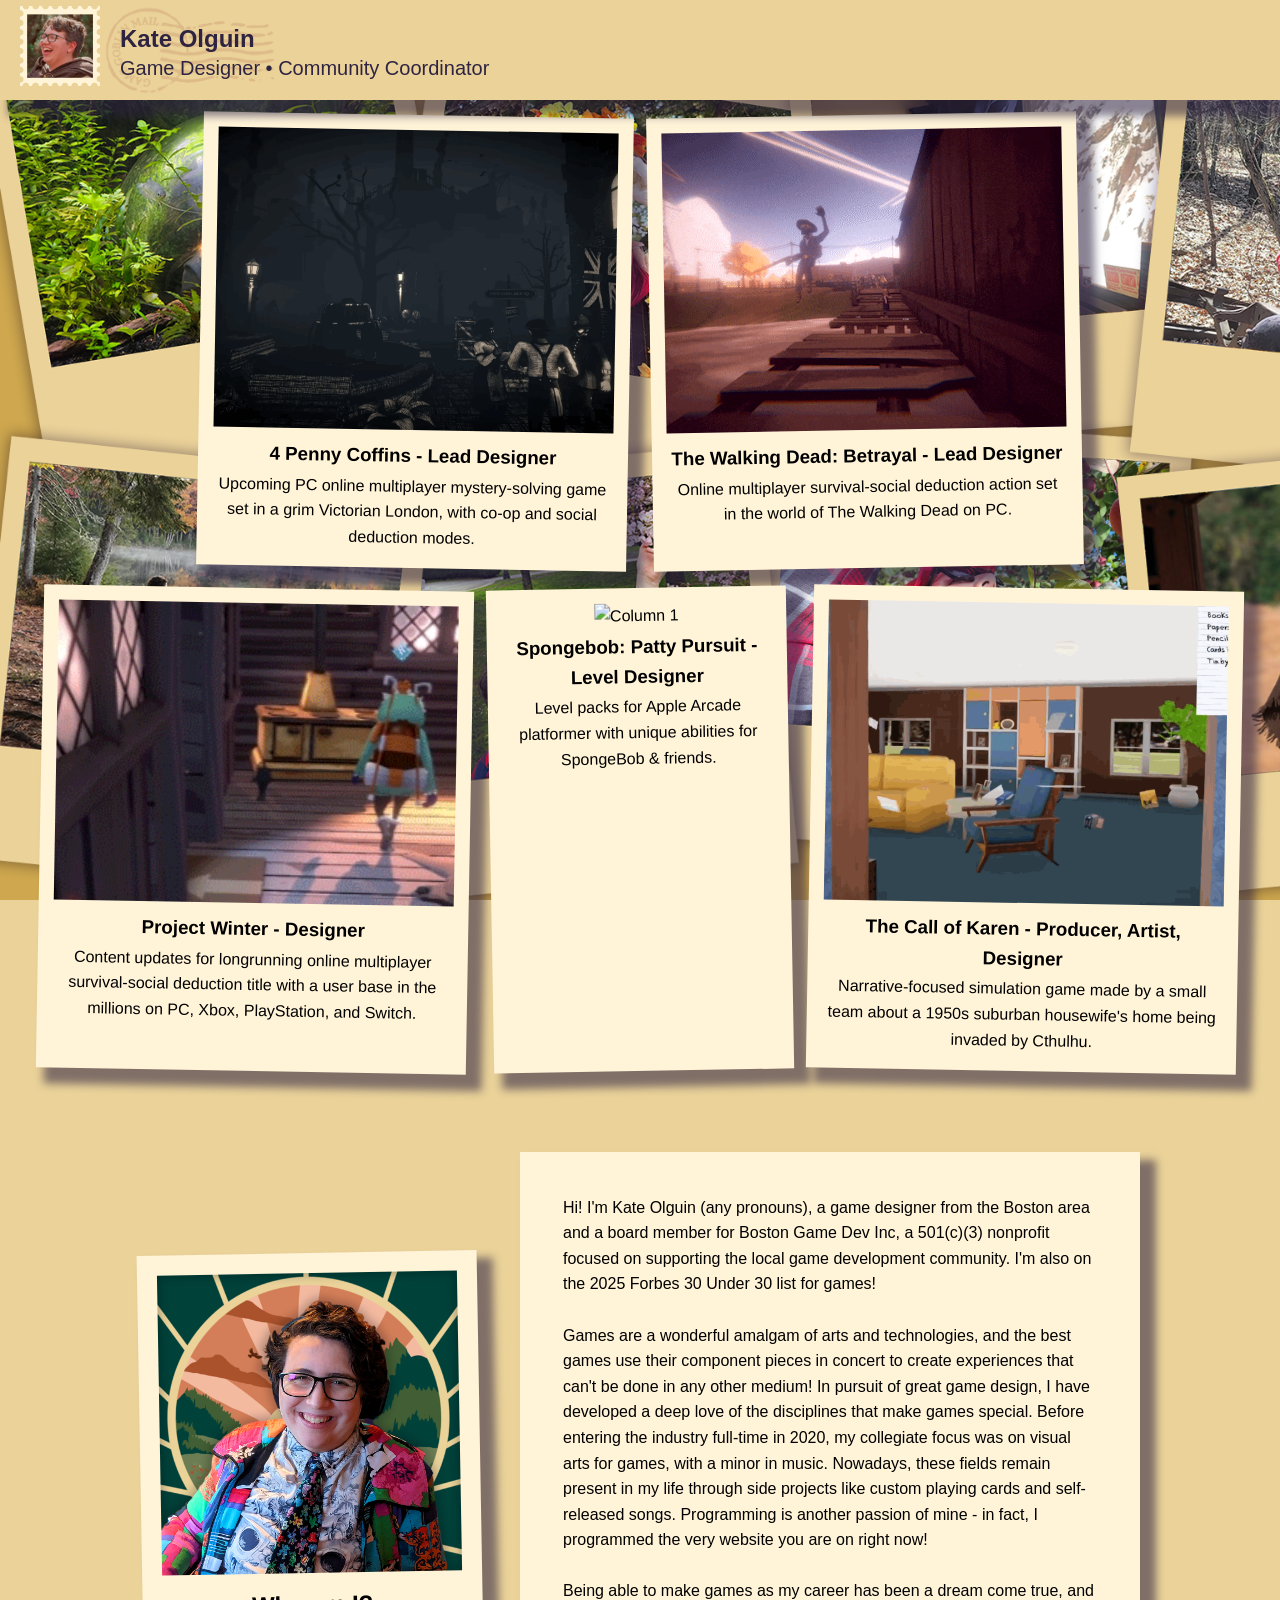
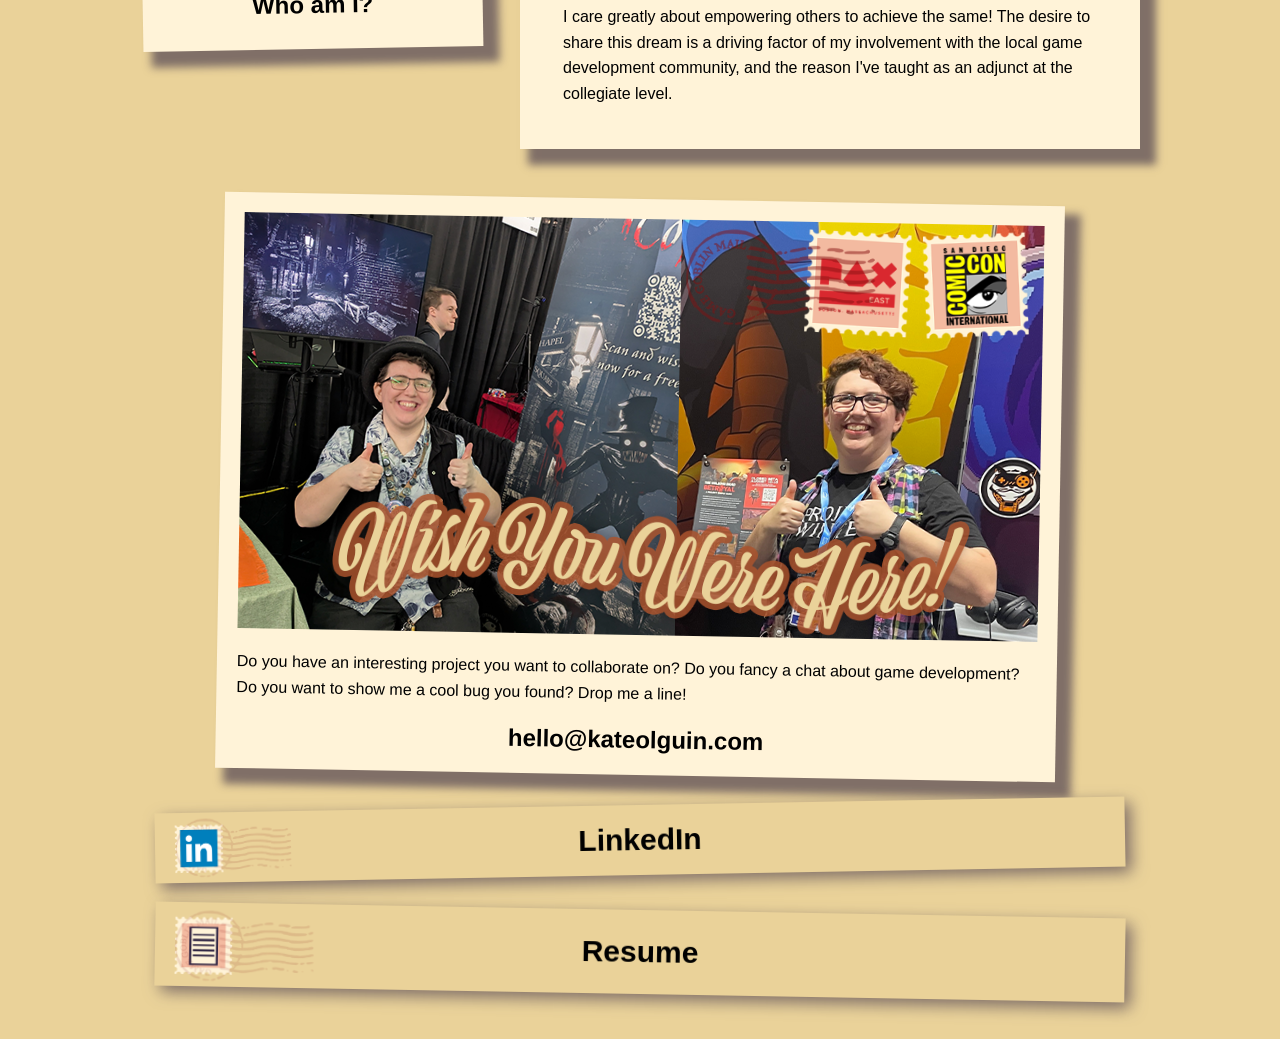
==== commit 6a1560c0: "Initial lightbox implementation" ====
--- a/index.html
+++ b/index.html
@@ -42,11 +42,11 @@
             <h3>Spongebob: Patty Pursuit - Level Designer</h3>
             <p>Level packs for Apple Arcade platformer with unique abilities for SpongeBob & friends.</p>
         </a>
-        <div class="column1">
+        <a href="tcok.html" class="column1">
             <img src="images/tcok/tcok-gif1.gif" alt="Column 1">
             <h3>The Call of Karen - Producer, Artist, Designer</h3>
             <p>Narrative-focused simulation game made by a small team about a 1950s suburban housewife's home being invaded by Cthulhu.</p>
-        </div>
+        </a>
     </section>
 
     <section class="container">
--- a/styles.css
+++ b/styles.css
@@ -13,7 +13,9 @@
 
         .header-text h1 {
             margin: 0;
+            padding-top: 10px;
             font-size: 24px;
+            line-height: 1.5;
             color: #2e2442;
         }
 
@@ -21,7 +23,7 @@
             margin: 0;
             font-size: 20px;
             padding-bottom: 10px;
-            /*font-size: min(1.3em, 3.5vw);*/
+            line-height: 1.15;
             color: #2e2442;
         }
 
@@ -49,13 +51,11 @@
         .mail-stamp img {
             width: auto;        /* Adjust size as needed */
             height: 80px;
-            border-radius: 8px;
         }
 
         .header-logo img{
             width: auto;        /* Adjust size as needed */
             height: 80px;
-            border-radius: 8px;
         }
 
         .header-image {
@@ -209,6 +209,7 @@
             transform: rotate(0deg);
             padding: 40px;
             background-color: #fff3d8;
+            width: 75vw;
             box-shadow: 12px 12px 8px 4px #2e244290;
         }
 
@@ -324,6 +325,43 @@
             transform: rotate(0deg);
         }
 
+        .lightbox {
+            display: none;
+            position: fixed;
+            z-index: 1000;
+            padding-top: 60px;
+            left: 0;
+            top: 0;
+            width: 100%;
+            height: 100%;
+            background-color: rgba(0, 0, 0, 0.8);
+            text-align: center;
+        }
+
+        .lightbox-content {
+            margin: auto;
+            display: block;
+            max-width: 80%;
+            max-height: 80%;
+        }
+
+        .close {
+            position: absolute;
+            top: 15px;
+            right: 35px;
+            color: #f1f1f1;
+            font-size: 40px;
+            font-weight: bold;
+            cursor: pointer;
+        }
+
+        .close:hover,
+        .close:focus {
+            color: #bbb;
+            text-decoration: none;
+            cursor: pointer;
+        }
+
         /* Makes it mobile-friendly */
         @media (max-width: 768px) {
             .container {
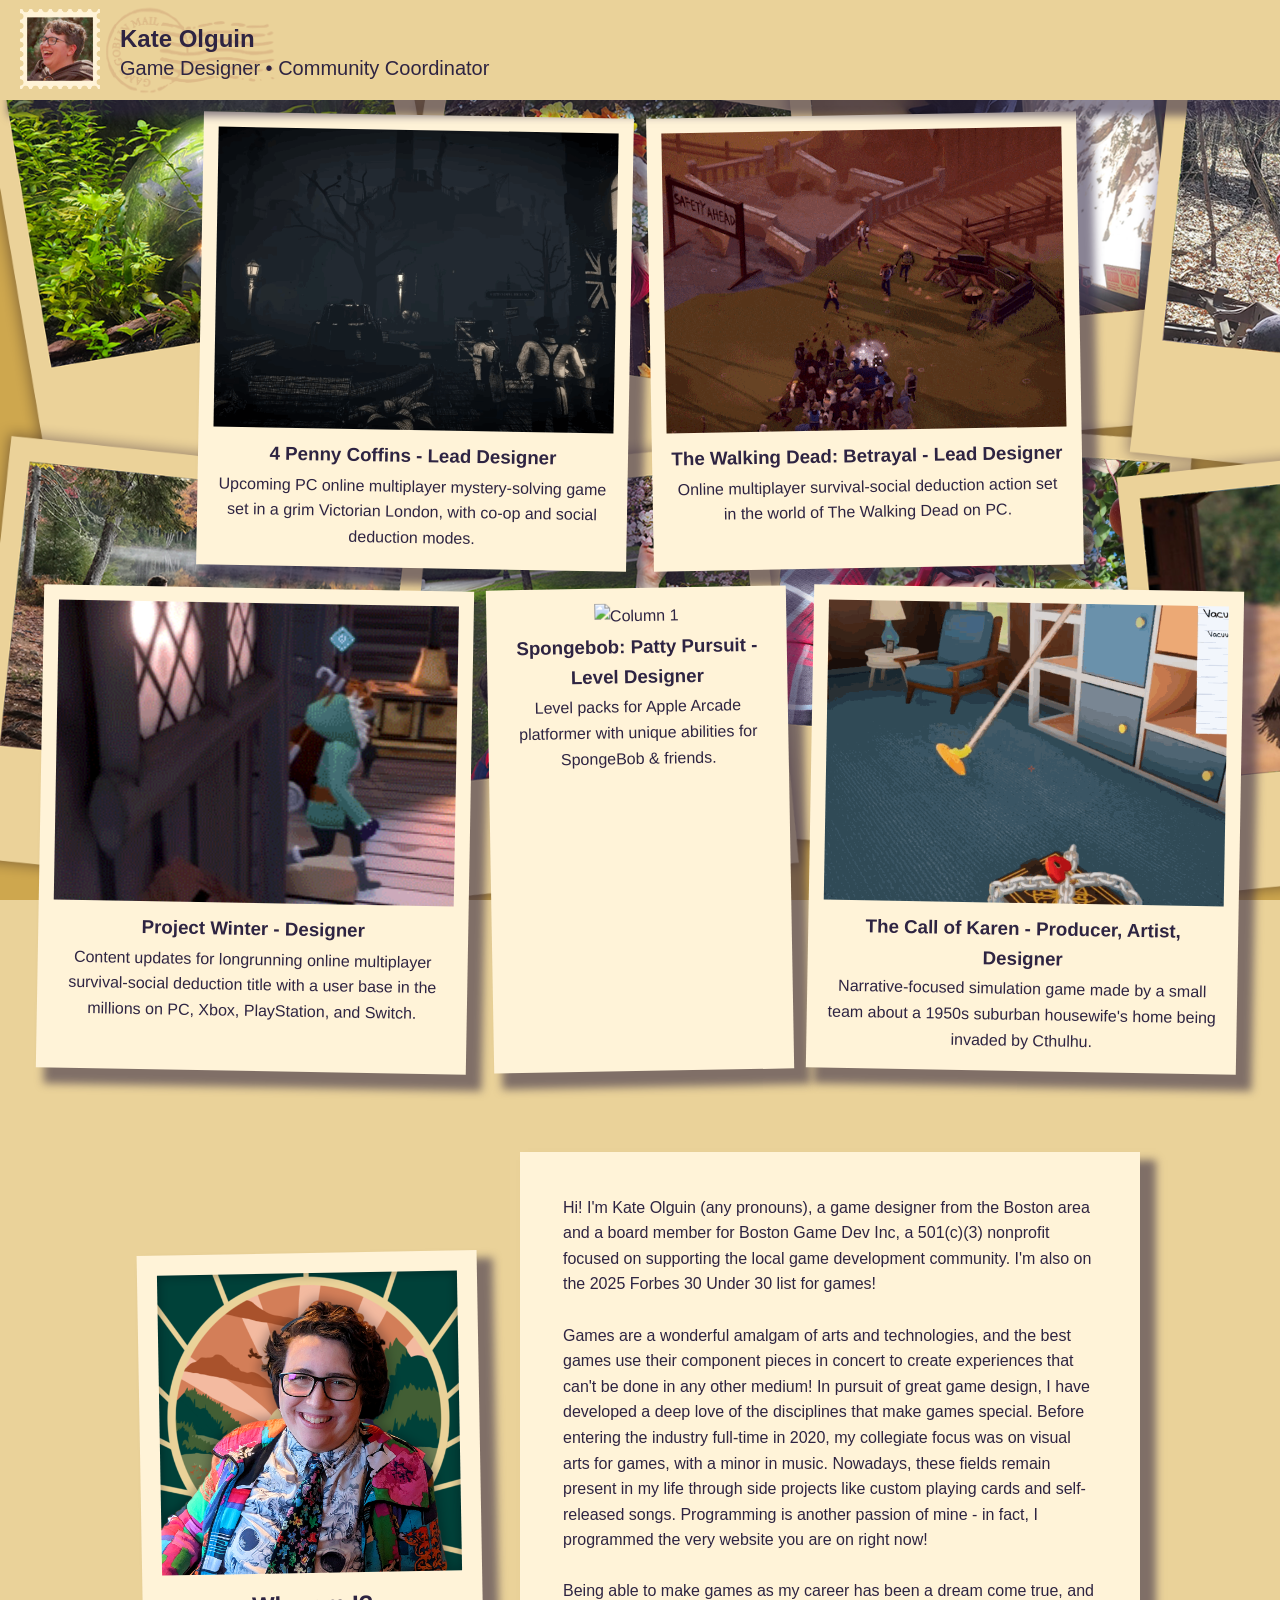
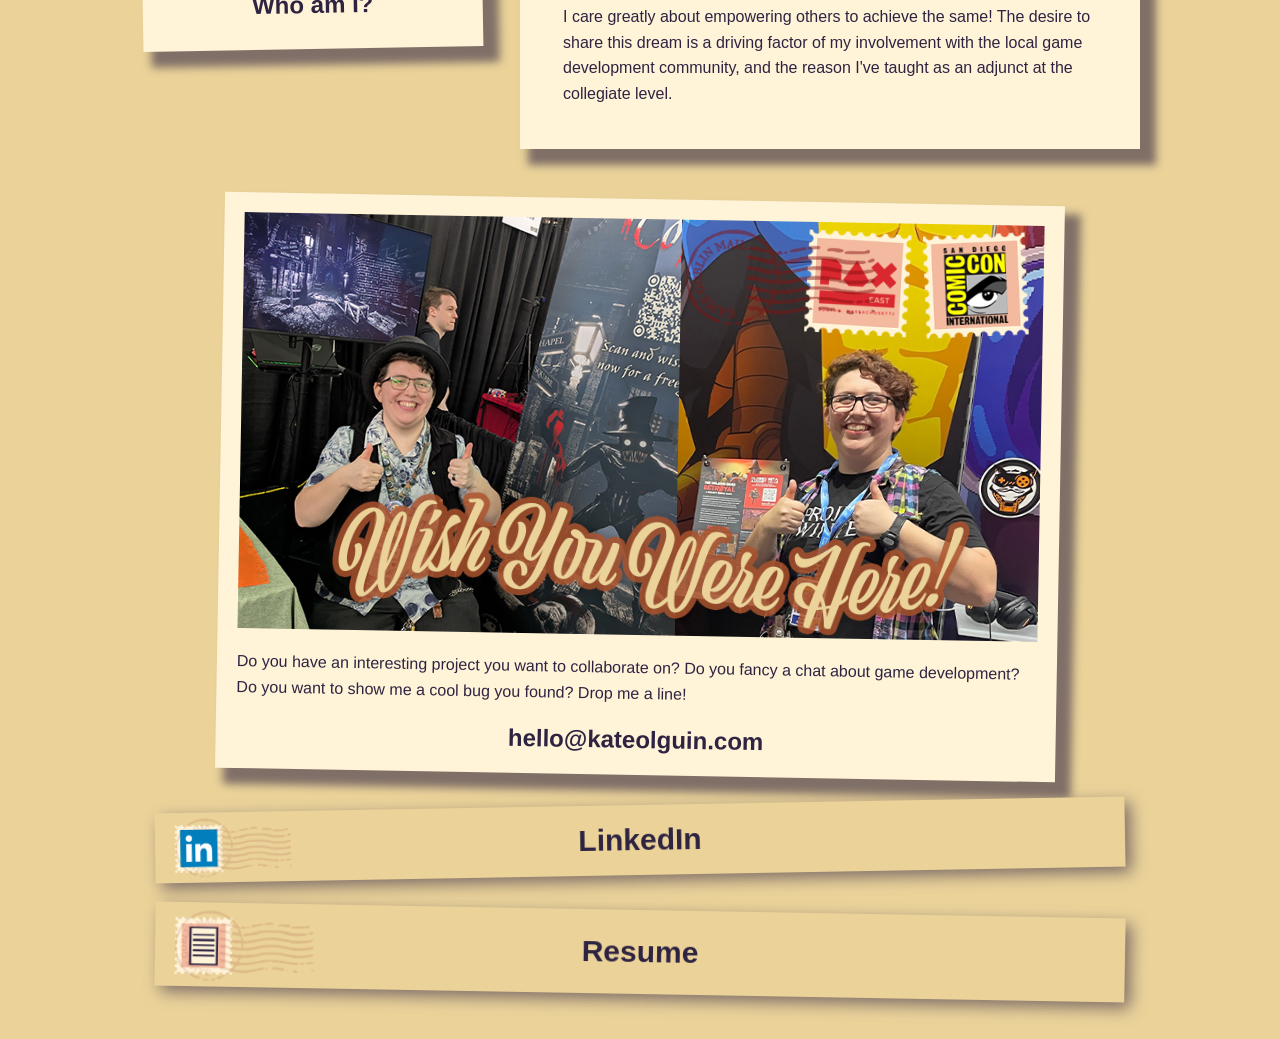
==== commit 44506f5c: "tidying up code" ====
--- a/index.html
+++ b/index.html
@@ -21,35 +21,35 @@
     </header>
 
     <!-- 3-Column Image Grid -->
-    <section class="column-container">
-        <a href="4pc.html" class="column1">
+    <section class="photo-container">
+        <a href="4pc.html" class="polaroid1">
             <img src="images/4pc/4pc-gif1.gif" alt="Column 1">
             <h3>4 Penny Coffins - Lead Designer</h3>
             <p>Upcoming PC online multiplayer mystery-solving game set in a grim Victorian London, with co-op and social deduction modes.</p>
         </a>
-        <a href="twdb.html" class="column2">
+        <a href="twdb.html" class="polaroid2">
             <img src="images/twdb/twdb-gif1.gif" alt="Column 1">
             <h3>The Walking Dead: Betrayal - Lead Designer</h3>
             <p>Online multiplayer survival-social deduction action set in the world of The Walking Dead on PC.</p>
         </a>
-        <a href="pw.html" class="column1">
+        <a href="pw.html" class="polaroid1">
             <img src="images/pw/pw-gif1.gif" alt="Column 1">
             <h3>Project Winter - Designer</h3>
             <p>Content updates for longrunning online multiplayer survival-social deduction title with a user base in the millions on PC, Xbox, PlayStation, and Switch.</p>
         </a>
-        <a href="sbpp.html" class="column2">
+        <a href="sbpp.html" class="polaroid2">
             <img src="images/sbpp/sbpp-gif1.gif" alt="Column 1">
             <h3>Spongebob: Patty Pursuit - Level Designer</h3>
             <p>Level packs for Apple Arcade platformer with unique abilities for SpongeBob & friends.</p>
         </a>
-        <a href="tcok.html" class="column1">
+        <a href="tcok.html" class="polaroid1">
             <img src="images/tcok/tcok-gif1.gif" alt="Column 1">
             <h3>The Call of Karen - Producer, Artist, Designer</h3>
             <p>Narrative-focused simulation game made by a small team about a 1950s suburban housewife's home being invaded by Cthulhu.</p>
         </a>
     </section>
 
-    <section class="container">
+    <section class="who-am-i-container">
         <div class="image-box">
             <img src="images/headshot.png" alt="Description of image">
             <h2>Who am I?</h2>
@@ -88,7 +88,7 @@
         </h2>
     </section>
 
-    <section class="resume-button">
+    <section class="external-clickables">
         <button onclick="window.open('https://www.linkedin.com/in/kate-olguin-gamedev', '_blank')";>
                 <h2>LinkedIn</h2>
         </button>
--- a/styles.css
+++ b/styles.css
@@ -9,6 +9,7 @@
             background-size: cover;       /* Scales image to fill screen */
             background-attachment: fixed; /* Image stays still when scrolling */
             background-color: #ead299;
+            color: #2e2442;
         }
 
         .header-text h1 {
@@ -29,9 +30,9 @@
 
         .header-container {
             display: flex;
-            align-items: center; /* Vertically centers text with image */
+            align-items: center;
             justify-content: left;
-            gap: 20px;           /* Space between image and text */
+            gap: 20px;
             padding: 20px;
             height: 60px;
             top: 0;
@@ -39,38 +40,29 @@
             width: 100%;
             background-color: #ead299;
             background-image: url("images/mailstamp.png");
-            background-repeat: no-repeat; /* Prevents tiling */
+            background-repeat: no-repeat;
             background-position: 90px;
-            background-size: contain; /* Adjust size here */
+            background-size: contain;
             position: fixed;
             z-index: 1000;
             box-shadow: 12px 12px 8px 4px #2e244290;
             cursor: pointer;
         }
 
-        .mail-stamp img {
-            width: auto;        /* Adjust size as needed */
+        .header-logo img{
+            width: auto;
             height: 80px;
-        }
-
-        .header-logo img{
-            width: auto;        /* Adjust size as needed */
-            height: 80px;
+            padding-top: 5px;
         }
 
         .header-image {
-            width: 100px;        /* Adjust size as needed */
+            width: 100px;
             height: 100px;
             object-fit: cover;
             border-radius: 8px;
         }
 
-        .header h1 {
-            font-size: 3rem;
-        }
-
-        /* 3-Column Layout Section */
-        .column-container {
+        .photo-container {
             display: flex;
             flex-wrap: wrap;
             justify-content: center;
@@ -79,7 +71,7 @@
             gap: 20px;
         }
 
-        .column1 {
+        .polaroid1, .polaroid2 {
             flex: 1;
             max-width: 400px;
             background: #fff3d8;
@@ -93,59 +85,35 @@
             color: inherit;
         }
 
-        .column1:hover {
-            transform: rotate(0deg);
-        }
-
-        .column1 h3,p,h2{
+        .polaroid2{
+            transform: rotate(-1deg);
+        }
+
+        .polaroid1:hover, .polaroid2:hover  {
+            transform: rotate(0deg);
+        }
+
+        .polaroid1 h3,p,h2, .polaroid2 h3,p,h2{
             margin: 3px;
         }
 
-        .column2 h3,p,h2{
-            margin: 3px;
-        }
-
-        .column2 {
-            flex: 1;
-            max-width: 400px;
-            background: #fff3d8;
-            padding: 15px;
-            text-align: center;
-            transform: rotate(-1deg);
-            transition: transform 0.3s ease;
-            box-shadow: 12px 12px 8px 4px #2e244290;
-            cursor: pointer;
-            text-decoration: none;
-            color: inherit;
-        }
-
-        .column2:hover {
-            transform: rotate(0deg);
-        }
-
-        .column1 img {
+        .polaroid2:hover {
+            transform: rotate(0deg);
+        }
+
+        .polaroid1 img, .polaroid2 img {
             width: 400px;
             height: 300px;
-            object-fit: cover; /* Keeps aspect ratio clean */
-        }
-
-        .column2 img {
-            width: 400px;
-            height: 300px;
-            object-fit: cover; /* Keeps aspect ratio clean */
-        }
-
-        /* Responsive Breakpoint for Mobile */
+            object-fit: cover;
+        }
+
+        /* Mobile formatting */
         @media (max-width: 600px) {
             .header {
                 height: 300px;
             }
 
-            .column1 {
-                width: 90vw;
-            }
-
-            .column2 {
+            .polaroid1, .polaroid2 {
                 width: 90vw;
             }
 
@@ -157,31 +125,31 @@
                 font-size: 1rem;
             }
 
-            .column1 img {
+            .polaroid1 img, .polaroid2 img {
                 width: 80vw;
             }
 
-            .column2 img {
+            .polaroid1 iframe, .polaroid2 iframe {
                 width: 80vw;
             }
 
-            .column1 iframe {
-                width: 80vw;
-            }
-
-            .column2 iframe {
-                width: 80vw;
+            .who-am-i-container {
+                flex-direction: column;
+                text-align: center;
             }
             
-        }
-
-        .container {
-            display: flex;
-            align-items: center; /* Centers items vertically */
-            gap: 40px;           /* Space between image and text */
+            body {
+                min-height: 100vh;
+            }
+        }
+
+        .who-am-i-container {
+            display: flex;
+            align-items: center;
+            gap: 40px;
             padding: 40px;
             max-width: 1000px;
-            margin: 0 auto;      /* Centers the section on the page */
+            margin: 0 auto;
         }
 
         .image-box {
@@ -228,12 +196,12 @@
             width: 820px;
             max-width: 90vw;
             padding: 10px;
-            margin: 10px auto;      /* Centers the section on the page */
+            margin: 10px auto;
         }
 
         .wish-you-were-here img{
-            max-width: 88vw;       /* Adjust size as needed */
-            width: 800px;       /* Adjust size as needed */
+            max-width: 88vw;
+            width: 800px;
             height: auto;
             margin: 10px;
         }
@@ -246,7 +214,7 @@
             margin: 5px;
         }
 
-        .resume-button {
+        .external-clickables {
             display: flex;
             flex-wrap: wrap;
             justify-content: center;
@@ -254,10 +222,10 @@
             max-width: 90vw;
             padding: 20px;
             gap: 20px;
-            margin: 10px auto;      /* Centers the section on the page */
-        }
-
-        .resume-button summary{
+            margin: 10px auto;
+        }
+
+        .external-clickables summary{
             display: flex;
             justify-content: space-between; /* Pushes content to the edges */
             align-items: center;            /* Vertically centers the items */
@@ -278,28 +246,28 @@
             cursor: pointer;
         }
 
-        .resume-button summary:hover{
-            transform: rotate(0deg);
-        }
-
-        .resume-button summary::marker{
+        .external-clickables summary:hover{
+            transform: rotate(0deg);
+        }
+
+        .external-clickables summary::marker{
             content: "";
         }
 
-        .resume-button details{
+        .external-clickables details{
             justify-content: center;
             border: none;
             width: 100%;
             padding: 15px;
         }
 
-        .resume-button iframe{
+        .external-clickables iframe{
             box-shadow: 12px 12px 8px 4px #2e244290;
             width: 100%;
             aspect-ratio: 8.5 / 11;
         }
 
-        .resume-button button{
+        .external-clickables button{
             display: flex;
             justify-content: space-between; /* Pushes content to the edges */
             align-items: center;            /* Vertically centers the items */
@@ -318,10 +286,11 @@
             background-position: 20px;
             transition: transform 0.3s ease;
             background-color: #ead299;
-            cursor: pointer;
-        }
-
-        .resume-button button:hover{
+            color: #2e2442;
+            cursor: pointer;
+        }
+
+        .external-clickables button:hover{
             transform: rotate(0deg);
         }
 
@@ -329,7 +298,7 @@
             display: none;
             position: fixed;
             z-index: 1000;
-            padding-top: 60px;
+            padding-top: 100px;
             left: 0;
             top: 0;
             width: 100%;
@@ -340,16 +309,24 @@
 
         .lightbox-content {
             margin: auto;
-            display: block;
-            max-width: 80%;
-            max-height: 80%;
+            display: flex;
+            align-items: center;
+            justify-content: center;
+        }
+
+        .lightbox-content img {
+            max-width: 90vw;
+            max-height: 90vh;
+            width: auto;
+            height: auto;
+            object-fit: contain;
         }
 
         .close {
             position: absolute;
             top: 15px;
             right: 35px;
-            color: #f1f1f1;
+            color: #fff3d8;
             font-size: 40px;
             font-weight: bold;
             cursor: pointer;
@@ -357,15 +334,7 @@
 
         .close:hover,
         .close:focus {
-            color: #bbb;
+            color: #ead299;
             text-decoration: none;
             cursor: pointer;
-        }
-
-        /* Makes it mobile-friendly */
-        @media (max-width: 768px) {
-            .container {
-                flex-direction: column;
-                text-align: center;
-            }
         }
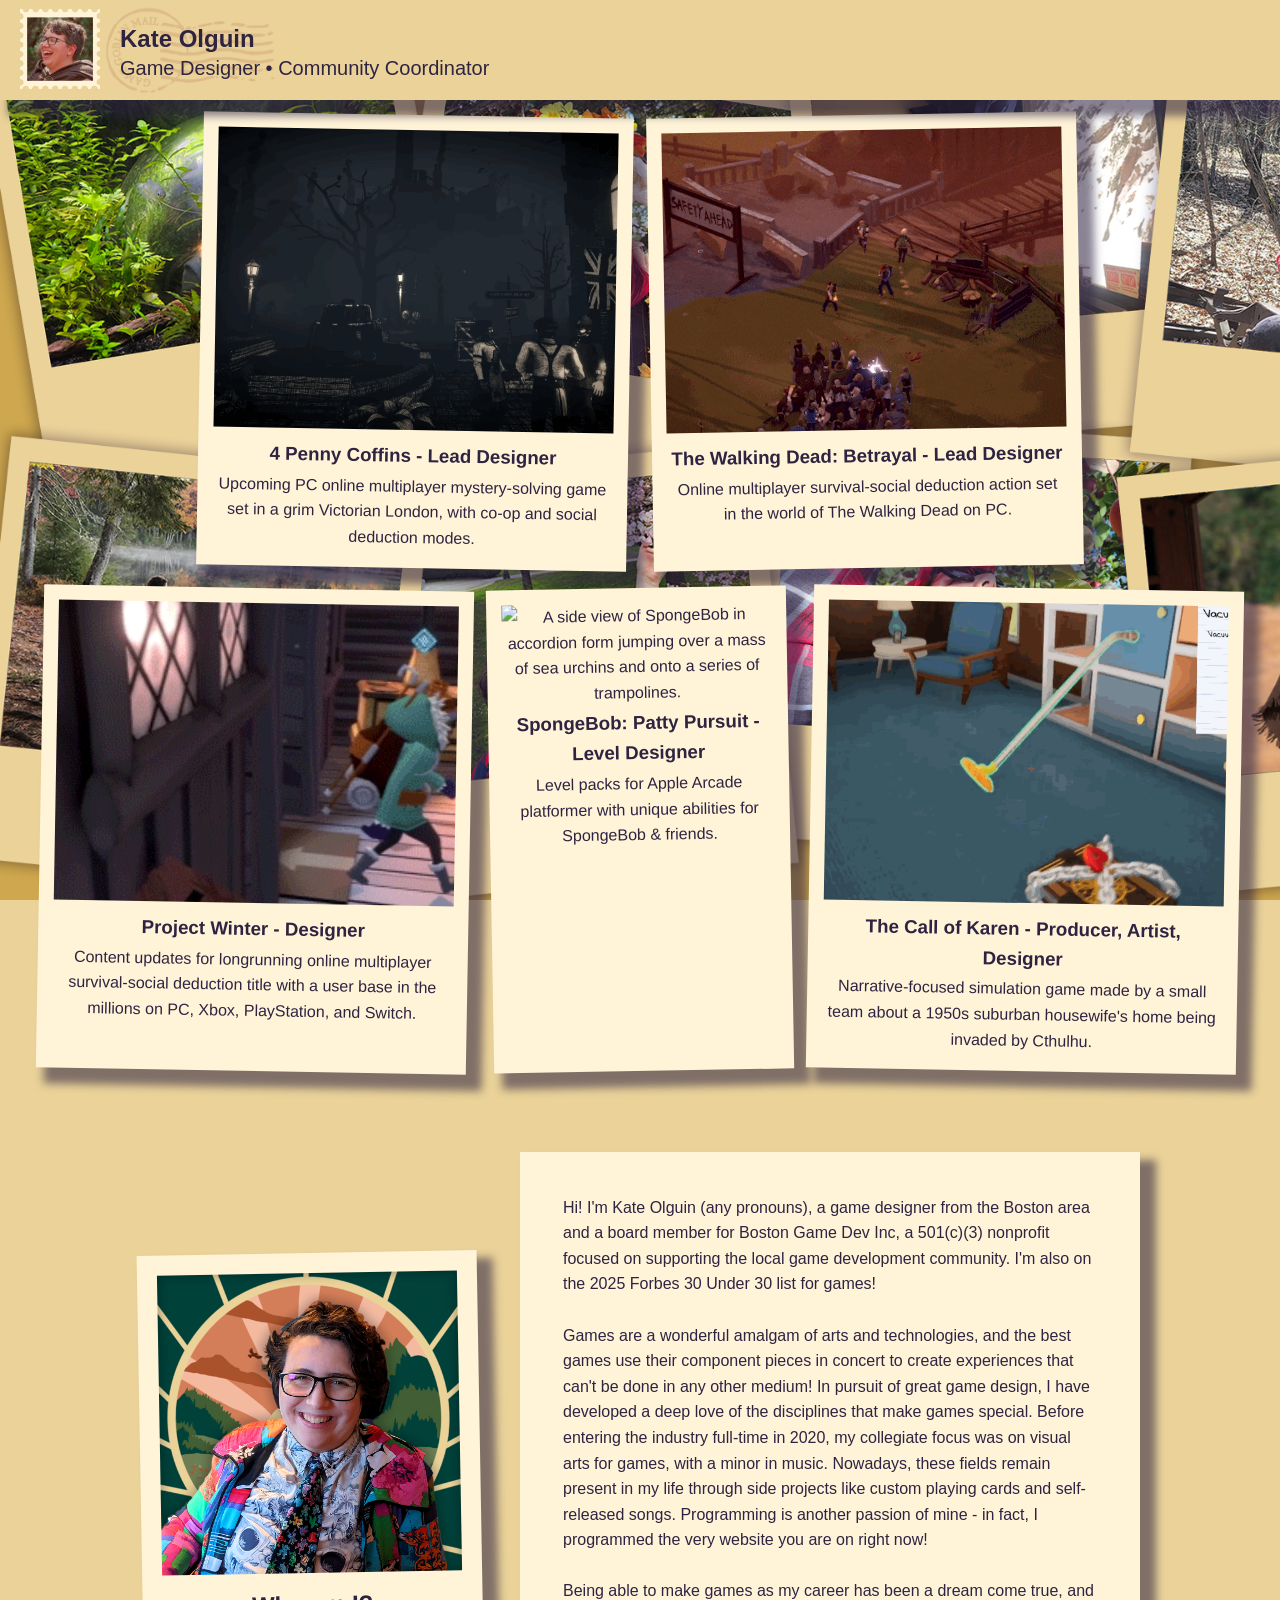
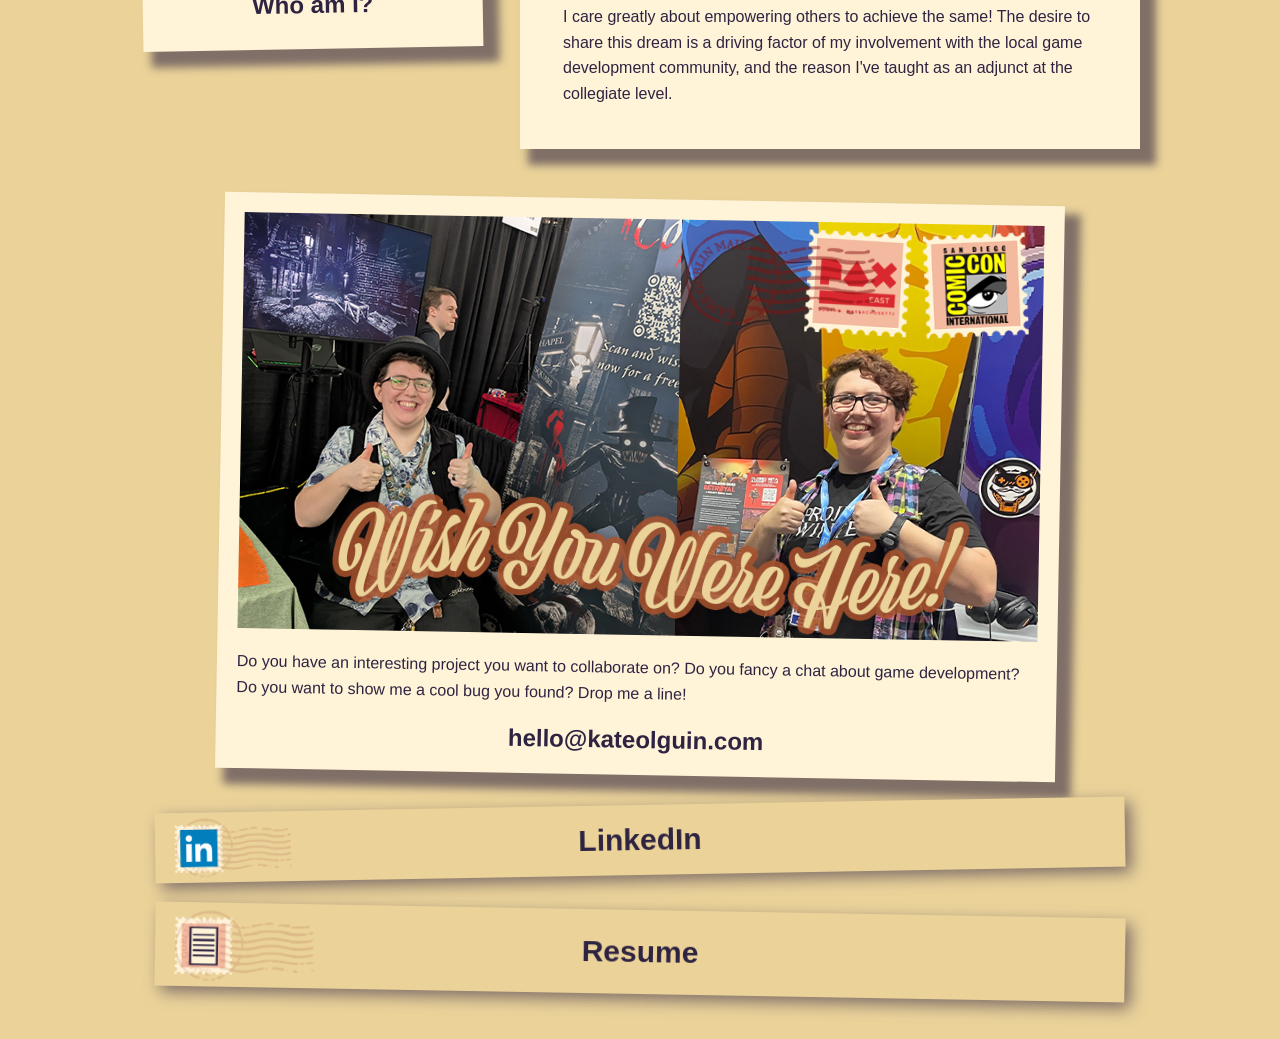
==== commit 6c03d573: "Adding alt text to all the images." ====
--- a/index.html
+++ b/index.html
@@ -12,7 +12,7 @@
     <!-- Header Section -->
     <header class="header-container">
         <div class="header-logo">
-        <img src="images/stamp.png" alt="Description of image">
+        <img src="images/stamp.png" alt="Kate's head in a postage stamp.">
         </div>
         <div class="header-text">
             <h1>Kate Olguin</h1>
@@ -23,27 +23,30 @@
     <!-- 3-Column Image Grid -->
     <section class="photo-container">
         <a href="4pc.html" class="polaroid1">
-            <img src="images/4pc/4pc-gif1.gif" alt="Column 1">
+            <img src="images/4pc/4pc-gif1.gif" alt="A gif swapping between townspeople talking, a man stabbed in the chest, and hospital, docks, and church scenes
+            in black-and-white Victorian London.">
             <h3>4 Penny Coffins - Lead Designer</h3>
             <p>Upcoming PC online multiplayer mystery-solving game set in a grim Victorian London, with co-op and social deduction modes.</p>
         </a>
         <a href="twdb.html" class="polaroid2">
-            <img src="images/twdb/twdb-gif1.gif" alt="Column 1">
+            <img src="images/twdb/twdb-gif1.gif" alt="An isometric view of people shooting a group of Walkers before jumping over a gap in a bridge to run away.">
             <h3>The Walking Dead: Betrayal - Lead Designer</h3>
             <p>Online multiplayer survival-social deduction action set in the world of The Walking Dead on PC.</p>
         </a>
         <a href="pw.html" class="polaroid1">
-            <img src="images/pw/pw-gif1.gif" alt="Column 1">
+            <img src="images/pw/pw-gif1.gif" alt="A person in a winter coat enters a cabin with a wood stove and toolbench. They press buttons to craft poison and a
+            crossbow before exiting the cabin.">
             <h3>Project Winter - Designer</h3>
             <p>Content updates for longrunning online multiplayer survival-social deduction title with a user base in the millions on PC, Xbox, PlayStation, and Switch.</p>
         </a>
         <a href="sbpp.html" class="polaroid2">
-            <img src="images/sbpp/sbpp-gif1.gif" alt="Column 1">
-            <h3>Spongebob: Patty Pursuit - Level Designer</h3>
+            <img src="images/sbpp/sbpp-gif1.gif" alt="A side view of SpongeBob in accordion form jumping over a mass of sea urchins and onto a series of trampolines.">
+            <h3>SpongeBob: Patty Pursuit - Level Designer</h3>
             <p>Level packs for Apple Arcade platformer with unique abilities for SpongeBob & friends.</p>
         </a>
         <a href="tcok.html" class="polaroid1">
-            <img src="images/tcok/tcok-gif1.gif" alt="Column 1">
+            <img src="images/tcok/tcok-gif1.gif" alt="A gif swapping between a living room with floating books and papers, a fridge opening and food flying out,
+            a vacuum cleaner surrounded by sigils, and a floating book where the pages are folded to look like fangs.">
             <h3>The Call of Karen - Producer, Artist, Designer</h3>
             <p>Narrative-focused simulation game made by a small team about a 1950s suburban housewife's home being invaded by Cthulhu.</p>
         </a>
@@ -51,7 +54,7 @@
 
     <section class="who-am-i-container">
         <div class="image-box">
-            <img src="images/headshot.png" alt="Description of image">
+            <img src="images/headshot.png" alt="Kate Olguin in a button-down shirt and tie with an illustrated background of a forest.">
             <h2>Who am I?</h2>
         </div>
         <div class="content-box">
@@ -78,7 +81,8 @@
     </section>
 
     <section class="wish-you-were-here">
-        <img src="images/wish-you-were-here.png" alt="Description of image">
+        <img src="images/wish-you-were-here.png" alt="Kate at PAX East in front of a banner for 4 Penny Coffins, and Kate at San Diego Comic Con in front of a display
+        for The Walking Dead: Betrayal. The picture is styled to look like a postcard and has 'Wish You Were Here' written on it.">
         <br>
         <p>
             Do you have an interesting project you want to collaborate on? Do you fancy a chat about game development?
--- a/styles.css
+++ b/styles.css
@@ -298,7 +298,7 @@
             display: none;
             position: fixed;
             z-index: 1000;
-            padding-top: 100px;
+            padding-top: 85px;
             left: 0;
             top: 0;
             width: 100%;
@@ -324,7 +324,7 @@
 
         .close {
             position: absolute;
-            top: 15px;
+            top: 10px;
             right: 35px;
             color: #fff3d8;
             font-size: 40px;
